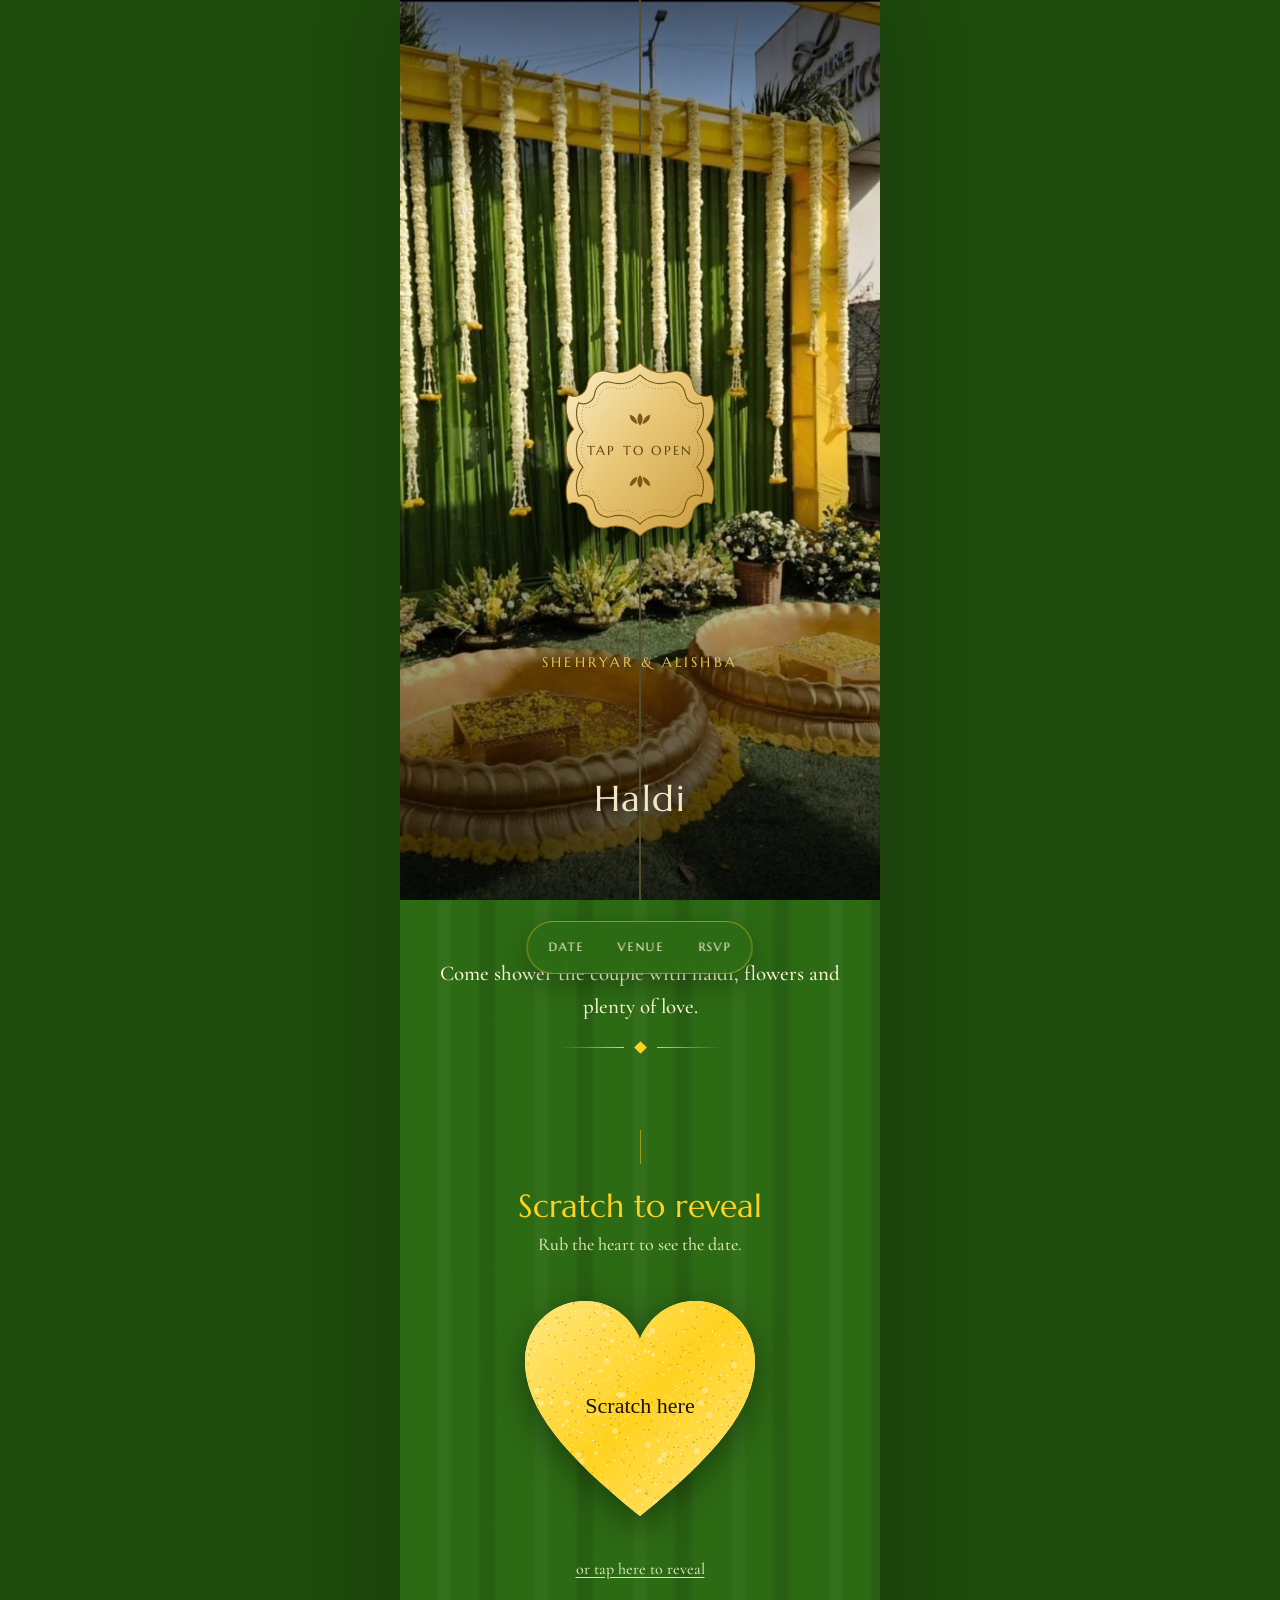
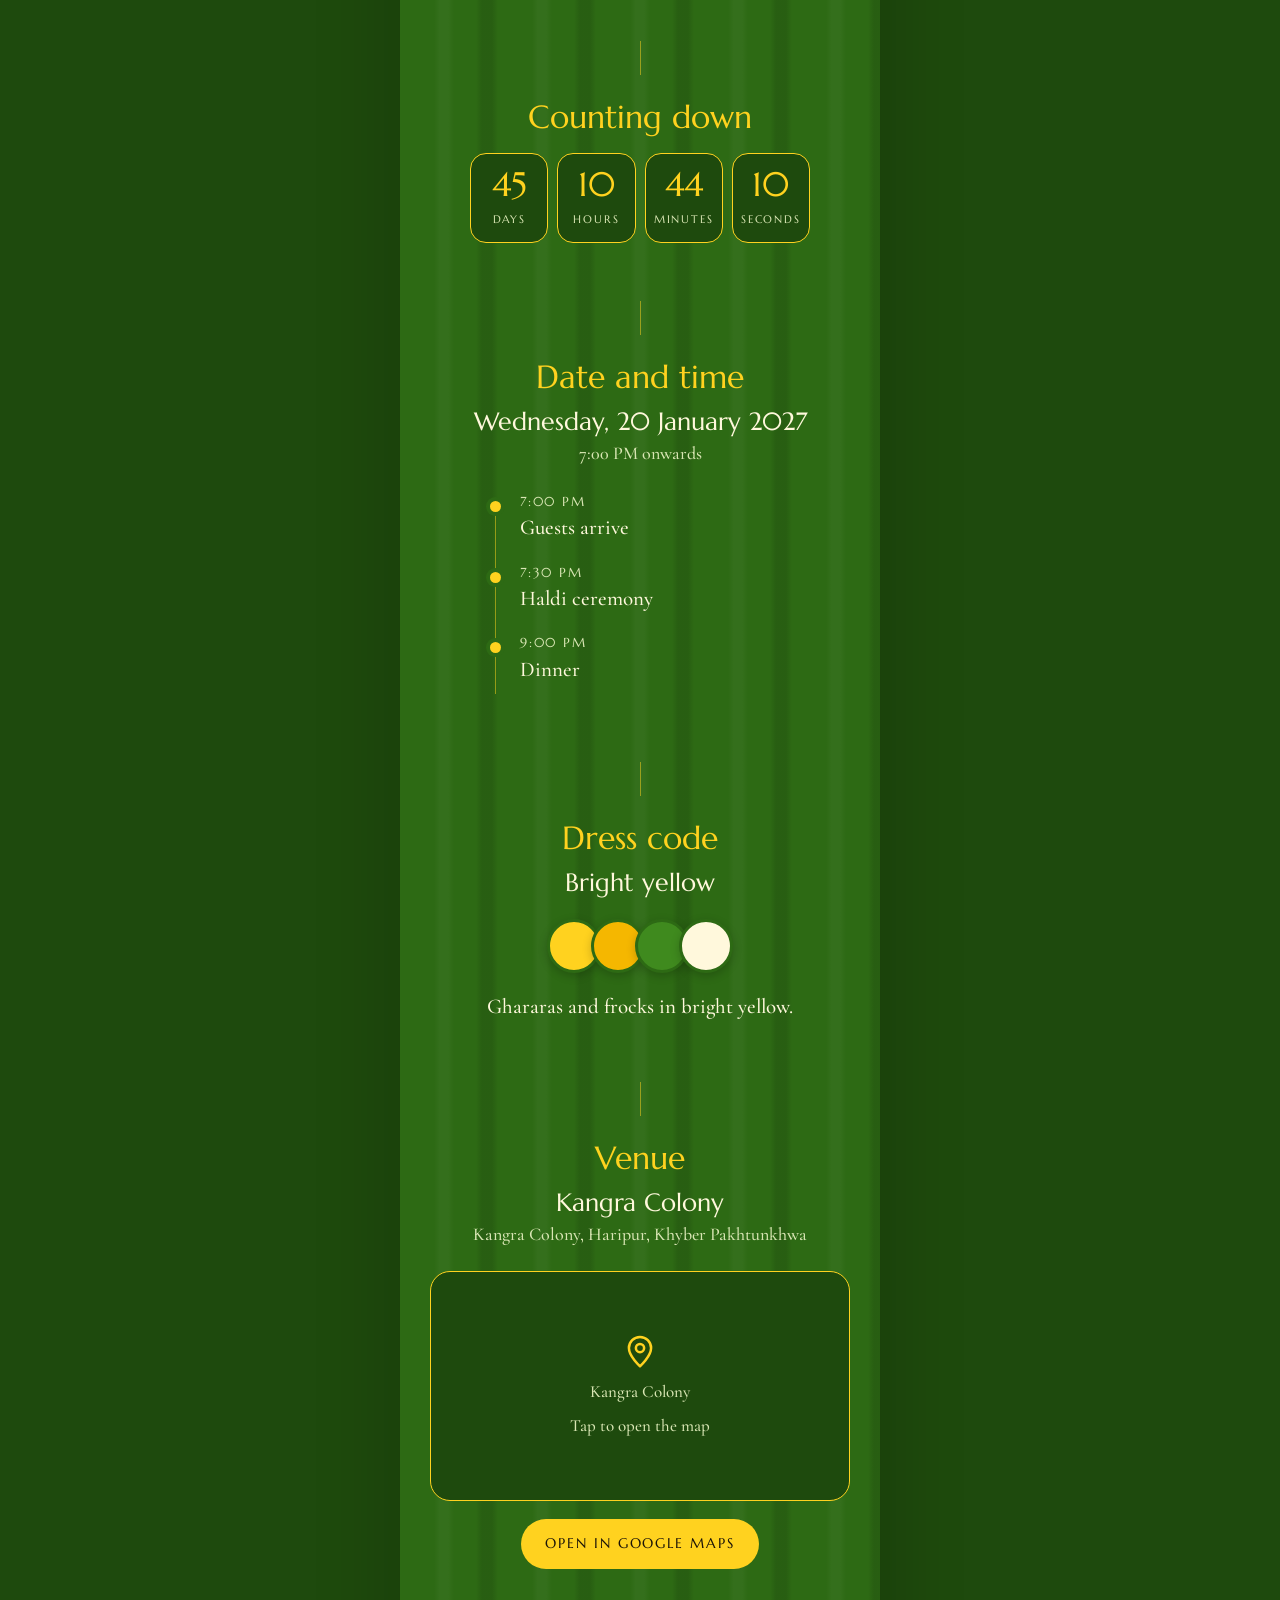
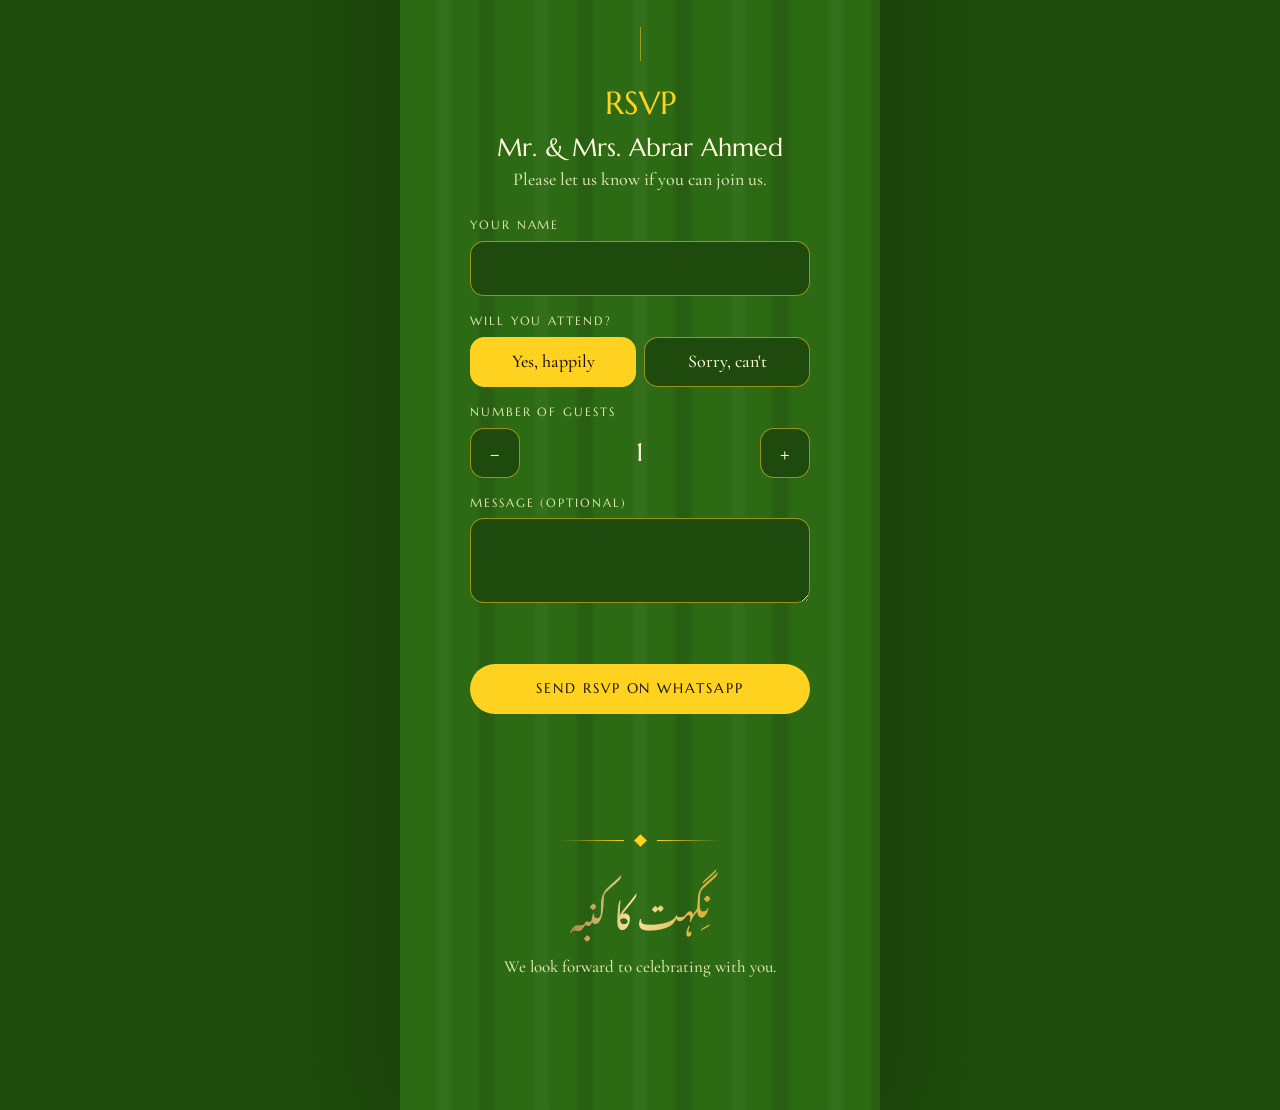
==== haldi/index.html @ 2e571f3a "Add files via upload" ====
<!DOCTYPE html>
<html lang="en">
<head>
<meta charset="utf-8">
<meta name="viewport" content="width=device-width, initial-scale=1, viewport-fit=cover">
<meta name="robots" content="noindex,nofollow">
<meta name="theme-color" content="#2D6A14">
<title>Haldi | Shehryar &amp; Alishba</title>
<meta property="og:title" content="Haldi | Shehryar &amp; Alishba">
<meta property="og:description" content="20 January 2027. Come shower the couple with haldi, flowers and plenty of love.">
<meta property="og:type" content="website">
<link rel="stylesheet" href="../assets/card.css">
</head>
<body data-event="haldi">
<div id="app"><noscript><p style="padding:30px;text-align:center">Haldi of Shehryar &amp; Alishba, 20 January 2027. Please turn on JavaScript to see the full invitation.</p></noscript></div>
<script src="../assets/data.js"></script>
<script src="../assets/themes.js"></script>
<script src="../assets/card.js"></script>
</body>
</html>
---- assets/card.css ----
@font-face{font-family:"Pinyon";src:url(fonts/pinyon.woff2) format("woff2");font-display:swap}
@font-face{font-family:"Shrikhand";src:url(fonts/shrikhand.woff2) format("woff2");font-display:swap}
@font-face{font-family:"Marcellus";src:url(fonts/marcellus.woff2) format("woff2");font-display:swap}
@font-face{font-family:"Nastaliq";src:url(fonts/nastaliq.woff2) format("woff2");font-display:swap}
@font-face{font-family:"Cormorant";src:url(fonts/cormorant.woff2) format("woff2");font-weight:300 700;font-display:swap}
@font-face{font-family:"Cormorant";src:url(fonts/cormorant-italic.woff2) format("woff2");font-weight:300 700;font-style:italic;font-display:swap}
*{box-sizing:border-box;-webkit-tap-highlight-color:transparent}
html{scroll-behavior:smooth}
html,body{margin:0;background:var(--bg);color:var(--ink);font:500 19px/1.55 "Cormorant",Georgia,serif}
body.locked{overflow:hidden;height:100svh}
button{font:inherit;color:inherit;border:0;background:none;cursor:pointer}
:focus-visible{outline:3px solid var(--a1);outline-offset:3px}
[hidden]{display:none!important}
#app{max-width:480px;margin:0 auto;background:var(--paper);min-height:100svh;position:relative;overflow:hidden;box-shadow:0 0 80px #0003}
.ur{font-family:"Nastaliq","Noto Nastaliq Urdu","Jameel Noori Nastaleeq","Noto Naskh Arabic","Geeza Pro",serif;direction:rtl;line-height:2.3}
.dsp{font-family:var(--fd),serif;font-weight:400}

/* ---------- cover: two doors and a seal ---------- */
#cover{position:fixed;inset:0;z-index:50;max-width:480px;margin:0 auto;cursor:pointer;overflow:hidden}
.door{position:absolute;top:0;bottom:0;width:50.5%;background:linear-gradient(180deg,var(--d1),var(--d2));transition:transform 1.5s cubic-bezier(.7,0,.2,1)}
.door.l{left:0;box-shadow:inset -14px 0 24px #0003}.door.r{right:0;box-shadow:inset 14px 0 24px #0003}
.door::before{content:"";position:absolute;inset:0;background:var(--di);opacity:.2;-webkit-mask:var(--jali) 0 0/64px 64px;mask:var(--jali) 0 0/64px 64px}
.door::after{content:"";position:absolute;inset:16px;border:1.5px solid var(--di);opacity:.7}
.door.l::after{right:10px;border-right:0}.door.r::after{left:10px;border-left:0}
#cover.open .door.l{transform:translateX(-102%)}#cover.open .door.r{transform:translateX(102%)}
.seal{position:absolute;left:50%;top:50%;width:190px;height:190px;margin:-95px 0 0 -95px;display:grid;place-items:center;transition:transform .7s cubic-bezier(.5,0,.3,1),opacity .6s;filter:drop-shadow(0 10px 18px #0006);animation:breathe 2.6s ease-in-out infinite}
.seal svg{position:absolute;inset:0;width:100%;height:100%}
.seal .mono{position:relative;font-family:"Pinyon",cursive;font-size:58px;line-height:1;color:var(--d2);white-space:nowrap}
.seal .mono i{font-style:normal;font-size:.5em;margin:0 3px;vertical-align:.25em}
@keyframes breathe{50%{transform:scale(1.045)}}
#cover.open .seal{transform:scale(.3) rotate(40deg);opacity:0;animation:none}
.ctop,.cbot{position:absolute;left:0;right:0;text-align:center;color:var(--di);transition:opacity .5s;padding:0 30px}
.ctop{top:11svh}.ctop .ur{font-size:30px}.ctop .who{font-family:"Marcellus",serif;font-size:14px;letter-spacing:.22em;text-transform:uppercase;margin-top:4px}
.cbot{bottom:12svh}.cbot .ev{font-family:var(--fd),serif;font-size:34px;line-height:1.15}
.cbot .tap{display:inline-block;margin-top:16px;font-family:"Marcellus",serif;font-size:13px;letter-spacing:.24em;text-transform:uppercase;border:1px solid var(--di);border-radius:99px;padding:9px 20px}
#cover.open .ctop,#cover.open .cbot{opacity:0}

/* ---------- hero ---------- */
.hero{position:relative;min-height:100svh;display:flex;flex-direction:column;justify-content:center;text-align:center;padding:210px 50px 110px;overflow:hidden}
.cur{position:absolute;top:0;bottom:0;width:50%;z-index:3;pointer-events:none;transition:transform 2.1s cubic-bezier(.6,0,.2,1) .7s;
  background:repeating-linear-gradient(90deg,var(--c2) 0,var(--c1) 9px,var(--c1) 14px,var(--c2) 26px)}
.cur.l{left:0;transform-origin:0 0}.cur.r{right:0;transform-origin:100% 0}
.opened .cur.l{transform:scaleX(.2) skewY(-3deg)}.opened .cur.r{transform:scaleX(.2) skewY(3deg)}
.cur::after{content:"";position:absolute;inset:0;background:linear-gradient(180deg,#0000 55%,#0003)}
.val{position:absolute;top:0;left:0;right:0;height:62px;z-index:4;pointer-events:none;filter:drop-shadow(0 4px 5px #0004);
  background:linear-gradient(var(--c2),var(--c1)) 0 0/100% 18px no-repeat,
    radial-gradient(ellipse 52% 100% at 50% 0,var(--c1) 0 50%,var(--c2) 51% 58%,var(--c1) 59% 80%,var(--c2) 81% 90%,#0000 91%) 0 16px/33.34% 44px repeat-x}
.hang{position:absolute;top:26px;left:0;right:0;height:0;z-index:2;pointer-events:none}
.str{position:absolute;top:0;transform-origin:50% 0;animation:sway 5s ease-in-out infinite alternate}
@keyframes sway{from{transform:rotate(-1.6deg)}to{transform:rotate(1.6deg)}}
.str.g{background:radial-gradient(circle,var(--k1) 0 56%,#0000 60%) 0 0/100% calc(var(--b)*2) repeat-y,radial-gradient(circle,var(--k2) 0 56%,#0000 60%) 0 var(--b)/100% calc(var(--b)*2) repeat-y;filter:drop-shadow(0 1px 1px #0003)}
.str.g::after{content:"";position:absolute;left:50%;bottom:calc(var(--b)*-1.25);width:calc(var(--b)*1.5);height:calc(var(--b)*1.5);margin-left:calc(var(--b)*-.75);border-radius:50%;background:radial-gradient(circle at 35% 30%,#fff8,#0000 45%),var(--kt)}
.str.f{width:8px;background:linear-gradient(90deg,#fff9,var(--k1) 45%,#0005);animation-duration:3.4s}
.str.li{width:1px;background:#8886}
.str.li i{position:absolute;left:-4px;width:9px;height:9px;border-radius:50%;background:var(--k1);box-shadow:0 0 12px 4px var(--k1);animation:tw 2.4s ease-in-out infinite alternate}
@keyframes tw{from{opacity:.45}to{opacity:1}}
.fans{position:absolute;top:58px;left:-10px;right:-10px;display:flex;justify-content:center;z-index:1;pointer-events:none}
.fans i{width:112px;height:112px;border-radius:50%;margin:0 -9px;flex:none;box-shadow:0 6px 12px #0003;
  background:radial-gradient(circle,#0000 0 9%,#0002 10% 11%,#0000 12%),repeating-conic-gradient(var(--f1) 0 12deg,var(--f2) 12deg 24deg,var(--f3) 24deg 36deg)}
.fans i:nth-child(even){margin-top:26px}
.hero.arch{padding-bottom:250px}.hero.arch .cue{display:none}
.arches{position:absolute;left:0;right:0;bottom:54px;height:170px;display:flex;justify-content:center;align-items:flex-end;gap:14px;z-index:0;pointer-events:none;opacity:.9}
.arches i{width:27%;height:120px;border-radius:50% 50% 0 0/38% 38% 0 0;background:radial-gradient(ellipse at 50% 100%,#FFC96B 0,#C67A1C 45%,#3A2208 100%);box-shadow:0 0 50px #E0AA4566;border:3px solid #1c150c}
.arches i:nth-child(2){height:160px}
.hero>.in{position:relative;z-index:1;opacity:0;transform:translateY(18px);transition:opacity 1.2s ease 1.7s,transform 1.2s ease 1.7s}
.opened .hero>.in{opacity:1;transform:none}
.kick{font-family:"Marcellus",serif;font-size:12px;letter-spacing:.2em;text-transform:uppercase;color:var(--mute)}
.evt{font-family:var(--fd),serif;font-size:clamp(38px,11.5vw,52px);line-height:1.08;margin:14px 0 6px;color:var(--a1)}
.hero .ur{font-size:24px;color:var(--mute)}
.nm{font-family:var(--fn),cursive;font-size:calc(clamp(30px,8.6vw,38px)*var(--ns));line-height:1.15;margin:0;color:var(--ink);font-weight:400;white-space:nowrap}
.nm span{display:inline-block;padding:0 4px}
.amp{font-family:"Cormorant",serif;font-style:italic;font-weight:500;font-size:32px;color:var(--a1);line-height:1;margin:4px 0}
.dline{font-family:"Marcellus",serif;font-size:16px;letter-spacing:.14em;margin-top:22px;text-transform:uppercase}
.orn{display:flex;align-items:center;justify-content:center;gap:12px;margin:20px auto;color:var(--a1)}
.orn::before,.orn::after{content:"";height:1px;width:64px;background:linear-gradient(90deg,#0000,currentColor)}
.orn::after{transform:scaleX(-1)}
.orn i{width:9px;height:9px;background:currentColor;transform:rotate(45deg)}
.cue{position:absolute;left:0;right:0;bottom:96px;z-index:1;font-family:"Marcellus",serif;font-size:12px;letter-spacing:.24em;text-transform:uppercase;color:var(--mute);opacity:0;transition:opacity 1s 3s}
.opened .cue{opacity:1}
.cue::after{content:"";display:block;width:1px;height:26px;margin:8px auto 0;background:currentColor;animation:drip 1.8s ease-in-out infinite}
@keyframes drip{0%{transform:scaleY(0);transform-origin:top}50%{transform:scaleY(1);transform-origin:top}51%{transform-origin:bottom}100%{transform:scaleY(0);transform-origin:bottom}}

/* ---------- sections ---------- */
section.s{padding:58px 30px;text-align:center;position:relative}
section.s+section.s::before{content:"";position:absolute;top:0;left:50%;width:1px;height:34px;background:var(--a1);opacity:.5}
.s h2{font-family:var(--fd),serif;font-weight:400;font-size:32px;line-height:1.15;margin:0 0 6px;color:var(--a1)}
.s .lead{font-size:21px;line-height:1.55;max-width:22em;margin:0 auto}
.s .sub{color:var(--mute);font-size:18px;margin:0 auto 22px;max-width:20em}
.rv{opacity:0;transform:translateY(22px);transition:opacity .9s ease,transform .9s ease}
.rv.in{opacity:1;transform:none}
.scr{position:relative;width:250px;height:250px;margin:14px auto 22px}
.scr .under{position:absolute;inset:0;display:flex;flex-direction:column;align-items:center;justify-content:center;border-radius:50%;border:1.5px solid var(--a1);background:var(--bg);line-height:1.1}
.scr .under .d{font-family:var(--fd),serif;font-size:76px;color:var(--a1);line-height:.95}
.scr .under .m{font-family:"Marcellus",serif;letter-spacing:.2em;text-transform:uppercase;font-size:15px}
.scr .under .t{font-size:19px;margin-top:8px;font-style:italic}
.scr canvas{position:absolute;inset:0;width:100%;height:100%;border-radius:50%;touch-action:none;cursor:grab;transition:opacity .8s}
.scr.done canvas{opacity:0;pointer-events:none}
.link{font-size:16px;color:var(--mute);text-decoration:underline;text-underline-offset:3px}
.acts{display:flex;flex-wrap:wrap;gap:10px;justify-content:center;margin-top:8px}
.btn{display:inline-flex;align-items:center;justify-content:center;gap:8px;min-height:50px;padding:0 24px;border-radius:99px;background:var(--a1);color:var(--on);font-family:"Marcellus",serif;font-size:14px;letter-spacing:.14em;text-transform:uppercase;text-decoration:none;transition:transform .1s}
.btn:active{transform:scale(.97)}
.btn.o{background:none;color:var(--ink);border:1.5px solid var(--a1)}
.cd{display:grid;grid-template-columns:repeat(4,1fr);gap:9px;max-width:340px;margin:18px auto 0}
.cd div{border:1.5px solid var(--a1);border-radius:16px;padding:14px 0 10px;background:var(--bg)}
.cd b{display:block;font-family:var(--fd),serif;font-weight:400;font-size:34px;line-height:1;color:var(--a1);font-variant-numeric:tabular-nums}
.cd small{font-family:"Marcellus",serif;font-size:11px;letter-spacing:.16em;text-transform:uppercase;color:var(--mute)}
.when{font-family:var(--fd),serif;font-size:25px;line-height:1.3;margin:10px 0 2px}
.tl{list-style:none;margin:24px auto 0;padding:0;max-width:300px;text-align:left;position:relative}
.tl::before{content:"";position:absolute;left:5px;top:10px;bottom:10px;width:1px;background:var(--a1);opacity:.5}
.tl li{position:relative;padding:0 0 18px 30px}
.tl li::before{content:"";position:absolute;left:0;top:9px;width:11px;height:11px;border-radius:50%;background:var(--a1);box-shadow:0 0 0 4px var(--paper)}
.tl b{display:block;font-family:"Marcellus",serif;font-weight:400;font-size:13px;letter-spacing:.14em;color:var(--mute)}
.tl span{font-size:21px}
.sw{display:flex;justify-content:center;margin:20px 0 18px}
.sw i{width:54px;height:54px;border-radius:50%;margin:0 -5px;border:3px solid var(--paper);box-shadow:0 3px 10px #0003}
.map{border-radius:20px;overflow:hidden;border:1.5px solid var(--a1);margin:20px 0 18px;height:230px;background:var(--bg)}
.map{position:relative}
.map .fb{position:absolute;inset:0;display:flex;flex-direction:column;align-items:center;justify-content:center;gap:8px;color:var(--mute);font-size:17px;padding:20px;text-decoration:none}
.map .fb svg{width:38px;height:38px;color:var(--a1)}
.map iframe{position:relative;width:100%;height:100%;border:0;display:block;opacity:0;transition:opacity .6s}
.map iframe.ok{opacity:1}
form{max-width:340px;margin:22px auto 0;text-align:left}
label{display:block;font-family:"Marcellus",serif;font-size:12px;letter-spacing:.16em;text-transform:uppercase;color:var(--mute);margin:16px 0 6px}
input,textarea{width:100%;font:inherit;font-size:19px;color:var(--ink);background:var(--bg);border:1.5px solid color-mix(in srgb,var(--a1) 55%,transparent);border-radius:14px;padding:12px 14px}
input:focus,textarea:focus{outline:0;border-color:var(--a1);box-shadow:0 0 0 4px color-mix(in srgb,var(--a1) 22%,transparent)}
textarea{min-height:84px;resize:vertical}
.seg{display:grid;grid-template-columns:1fr 1fr;gap:8px}
.seg button{min-height:50px;border-radius:14px;border:1.5px solid color-mix(in srgb,var(--a1) 55%,transparent);font-size:18px;background:var(--bg)}
.seg button.on{background:var(--a1);color:var(--on);border-color:var(--a1)}
.step{display:flex;align-items:center;gap:8px}
.step button{width:50px;height:50px;border-radius:14px;border:1.5px solid color-mix(in srgb,var(--a1) 55%,transparent);font-size:24px;background:var(--bg)}
.step output{flex:1;text-align:center;font-family:var(--fd),serif;font-size:26px}
form .btn{width:100%;margin-top:22px}
.err{color:var(--a1);font-size:16px;margin-top:8px;min-height:1.4em}
footer{padding:44px 30px 130px;text-align:center}
footer .nm{font-family:"Pinyon",cursive;font-size:44px}
footer p{color:var(--mute);margin:6px 0 0;font-size:17px}
nav.pill{position:fixed;left:50%;bottom:calc(16px + env(safe-area-inset-bottom));transform:translate(-50%,90px);z-index:20;display:flex;gap:2px;padding:5px;border-radius:99px;
  background:color-mix(in srgb,var(--paper) 86%,transparent);backdrop-filter:blur(12px);-webkit-backdrop-filter:blur(12px);border:1px solid color-mix(in srgb,var(--a1) 45%,transparent);box-shadow:0 10px 30px #0004;transition:transform .7s cubic-bezier(.2,.8,.2,1) 2.6s}
.opened nav.pill{transform:translate(-50%,0)}
nav.pill a{font-family:"Marcellus",serif;font-size:12px;letter-spacing:.14em;text-transform:uppercase;text-decoration:none;color:var(--ink);padding:11px 16px;border-radius:99px;white-space:nowrap}
nav.pill a:active{background:var(--a1);color:var(--on)}
#fx{position:fixed;inset:0;width:100%;height:100%;pointer-events:none;z-index:30}
@media (prefers-reduced-motion:reduce){
  html{scroll-behavior:auto}
  .door,.cur,.seal,.hero>.in,.rv,nav.pill,.cue,.scr canvas{transition-duration:.01s!important;transition-delay:0s!important}
  .seal,.str,.str.li i,.cue::after{animation:none!important}
  .rv{opacity:1;transform:none}
}

/* ---------- photo cover, gold seal, velvet theme, music ---------- */
.gold{background:linear-gradient(100deg,#8E6B1B 0,#F7E3A0 22%,#D9AE3A 42%,#FFF3C4 58%,#B88A24 78%,#F1D27A 100%) 0 0/220% 100%;-webkit-background-clip:text;background-clip:text;color:transparent;-webkit-text-fill-color:transparent;animation:shine 6s linear infinite}
@keyframes shine{to{background-position:-220% 0}}
#cover.photo .door{width:50%;overflow:hidden;background:#0b1719;box-shadow:none;transition:transform 2.3s cubic-bezier(.7,0,.2,1),opacity .9s ease 1.4s}
#cover.photo.open .door{opacity:0}
#cover.photo .door::before,#cover.photo .door::after{display:none}
#cover.photo .door i{position:absolute;top:0;bottom:0;width:200%;background-position:center,center;background-size:cover,cover;background-repeat:no-repeat}
#cover.photo .door.l i{left:0}#cover.photo .door.r i{right:0}
#cover.photo .door.l{border-right:1px solid #e7c35a55}#cover.photo .door.r{border-left:1px solid #e7c35a55}
#cover.photo .ctop{top:auto;bottom:calc(12svh + 118px)}
#cover.photo .cbot .ev{font-family:"Marcellus",serif;font-size:36px;letter-spacing:.04em;color:#F3E6C4;text-shadow:0 2px 14px #000a}
#cover.photo .ctop .who{color:#E7C35A;text-shadow:0 1px 8px #000c}
#cover.photo .cbot .tap{border-color:#E7C35A;color:#F3E6C4;background:#0b171999;backdrop-filter:blur(4px);-webkit-backdrop-filter:blur(4px)}
.seal.u{width:176px;height:176px;margin:-88px 0 0 -88px;border-radius:50%;filter:none;animation:glow 3.2s ease-in-out infinite;
  background:radial-gradient(circle,#12292dd9,#0a181bd9);backdrop-filter:blur(5px);-webkit-backdrop-filter:blur(5px);border:1.5px solid #E7C35A;display:flex;flex-direction:column;align-items:center;justify-content:center}
.seal.u::before{content:"";position:absolute;inset:7px;border-radius:50%;border:1px solid #e7c35a80}
.seal.u .ur{font-size:44px;line-height:1.9;margin-top:-26px}
.seal.u small{font-family:"Marcellus",serif;font-size:12px;letter-spacing:.3em;color:#E7C35A;margin-top:2px}
@keyframes glow{0%,100%{box-shadow:0 0 0 0 #e7c35a00,0 12px 30px #0009}50%{box-shadow:0 0 34px 4px #e7c35a59,0 12px 30px #0009}}
#cover.open .seal.u{transform:scale(1.25);opacity:0}
.velvet #app{background:repeating-linear-gradient(90deg,#0000 0 34px,#ffffff09 40px 48px,#0000 54px 76px,#0000001c 82px 92px,#0000 98px),var(--paper)}
.velvet .val{height:5px;background:linear-gradient(90deg,#8E6B1B,#F7E3A0,#D9AE3A,#F7E3A0,#8E6B1B);filter:none}
.velvet .cur{background:repeating-linear-gradient(90deg,var(--c2) 0,var(--c1) 16px,var(--c1) 22px,var(--c2) 44px)}
.velvet .hang{top:5px}
.velvet .evt{font-size:clamp(34px,10vw,44px);letter-spacing:.03em}
.velvet .hero .ur{font-size:30px}
.roses i{position:absolute;width:24px;height:24px;border-radius:50%;z-index:0;box-shadow:0 3px 6px #0007;
  background:radial-gradient(circle at 42% 40%,#E5556A 0 14%,#B5232F 15% 40%,#7C0F1B 41% 62%,#B5232F 63% 82%,#8E1622 83%)}
.snd{position:fixed;top:calc(14px + env(safe-area-inset-top));right:max(14px,calc(50% - 226px));z-index:25;width:44px;height:44px;border-radius:50%;display:grid;place-items:center;color:var(--a1);
  background:color-mix(in srgb,var(--paper) 80%,transparent);border:1px solid color-mix(in srgb,var(--a1) 60%,transparent);backdrop-filter:blur(10px);-webkit-backdrop-filter:blur(10px);opacity:0;pointer-events:none;transition:opacity .8s 2s}
.opened .snd{opacity:1;pointer-events:auto}
.snd svg{width:20px;height:20px}.snd .off{display:none}.snd.muted .on{display:none}.snd.muted .off{display:block}
footer .nm.ur{font-family:"Nastaliq","Noto Nastaliq Urdu",serif;font-size:36px;line-height:2.3;display:inline-block;padding:0 10px}
@media (prefers-reduced-motion:reduce){.gold,.seal.u{animation:none!important}}

@media (prefers-reduced-motion:reduce){#cover.photo .door{transition:opacity .9s ease!important}#cover.photo.open .door{transform:none!important;opacity:0}}

.seal.pl{width:170px;height:187px;margin:-94px 0 0 -85px;filter:drop-shadow(0 12px 22px #000a);animation:breathe 3s ease-in-out infinite}
#cover.open .seal.pl{transform:scale(.6);opacity:0;animation:none}
#cover.photo .seal.pl~.cbot{bottom:9svh}

/* ---------- draped curtains, swag valance, heart scratch ---------- */
.drape .cur{transform:none!important;transition:clip-path 2.6s cubic-bezier(.6,0,.2,1) .6s;-webkit-transition:-webkit-clip-path 2.6s cubic-bezier(.6,0,.2,1) .6s,clip-path 2.6s cubic-bezier(.6,0,.2,1) .6s;filter:none}
.drape .cur.l{clip-path:polygon(0 0,100% 0,100% 12%,100% 24%,100% 36%,100% 46%,100% 56%,100% 72%,100% 100%,0 100%)}
.drape .cur.r{clip-path:polygon(100% 0,0 0,0 12%,0 24%,0 36%,0 46%,0 56%,0 72%,0 100%,100% 100%)}
.drape .opened .cur.l,.drape.opened .cur.l,.opened.drape .cur.l{clip-path:polygon(0 0,80% 0,60% 12%,42% 24%,27% 36%,17% 46%,20% 56%,25% 72%,29% 100%,0 100%)}
.drape .opened .cur.r{clip-path:polygon(100% 0,20% 0,40% 12%,58% 24%,73% 36%,83% 46%,80% 56%,75% 72%,71% 100%,100% 100%)}
.drape .cur::after{background:linear-gradient(180deg,#0000 40%,#0003)}
.swag .val.sw{position:absolute;top:0;left:0;width:100%;height:92px;z-index:4;background:none;filter:drop-shadow(0 5px 6px #0005)}
.swag .hang{top:30px}
.scr.heart{filter:drop-shadow(0 10px 18px #0006)}
.scr.heart .under,.scr.heart canvas{border-radius:0;border:0;-webkit-mask:var(--heart) center/contain no-repeat;mask:var(--heart) center/contain no-repeat}
.scr.heart .under{background:#FFF8DC;color:var(--hk);padding-bottom:34px}
.scr.heart .under .d{font-size:60px;color:var(--hd)}.scr.heart .under .m{font-size:12px}.scr.heart .under .t{font-size:16px;margin-top:4px}

.lite .gold{background-image:linear-gradient(100deg,#7A5A14 0,#B88A24 22%,#8E6B1B 42%,#C99A3C 58%,#7A5A14 78%,#B88A24 100%)}
.lite.swag .val.sw{filter:drop-shadow(0 5px 6px #0003)}
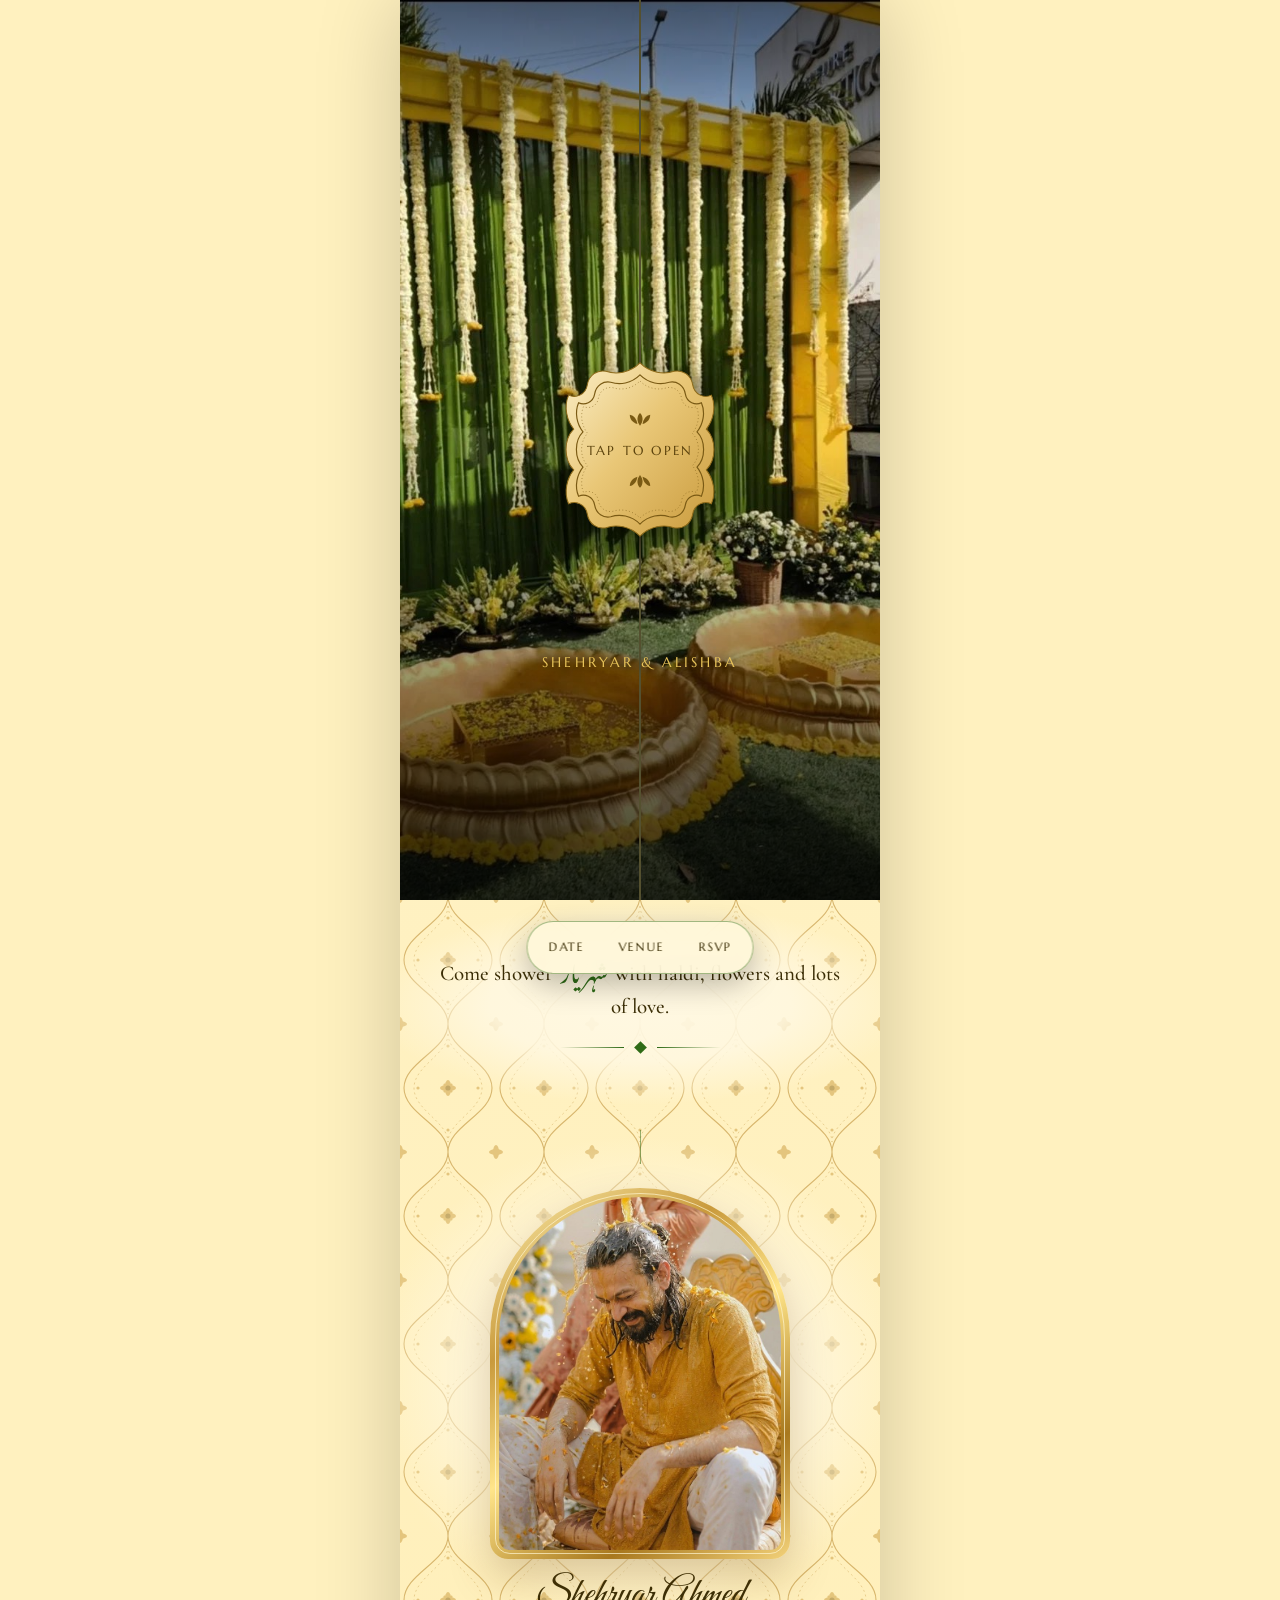
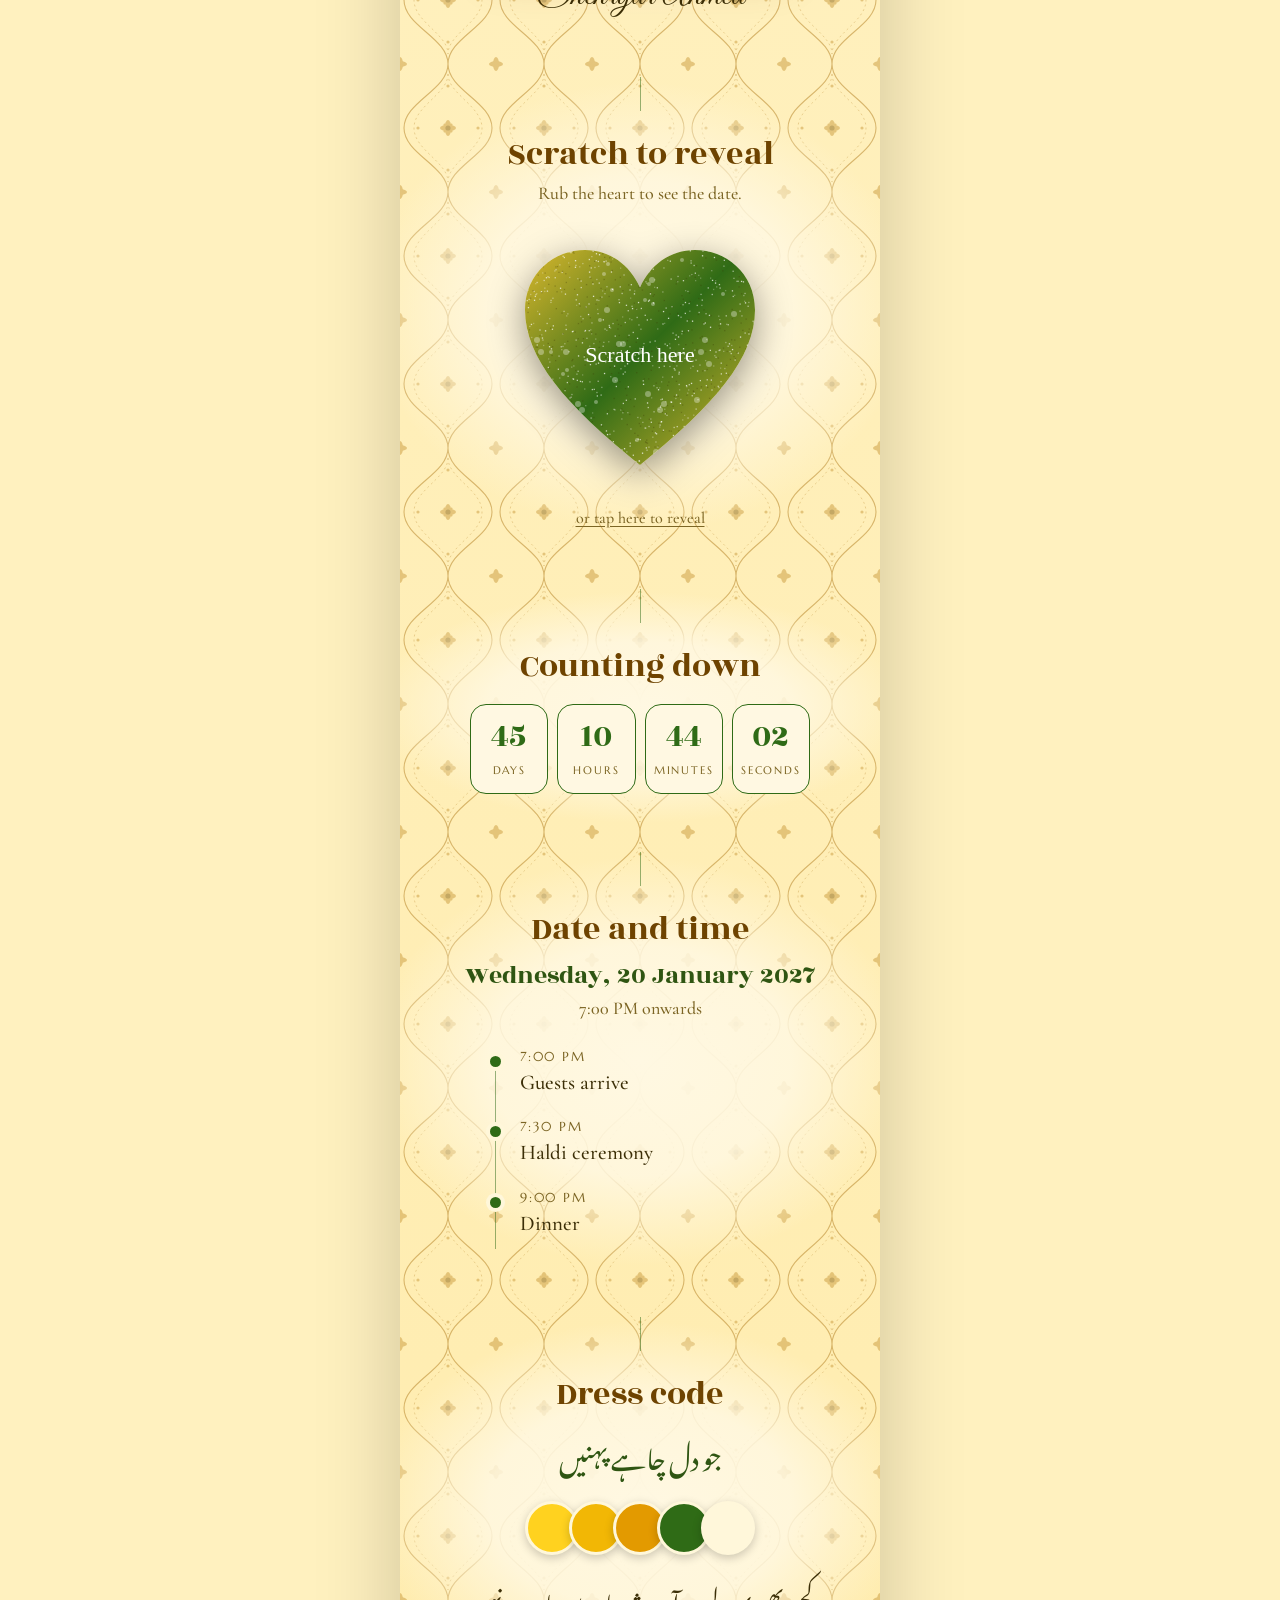
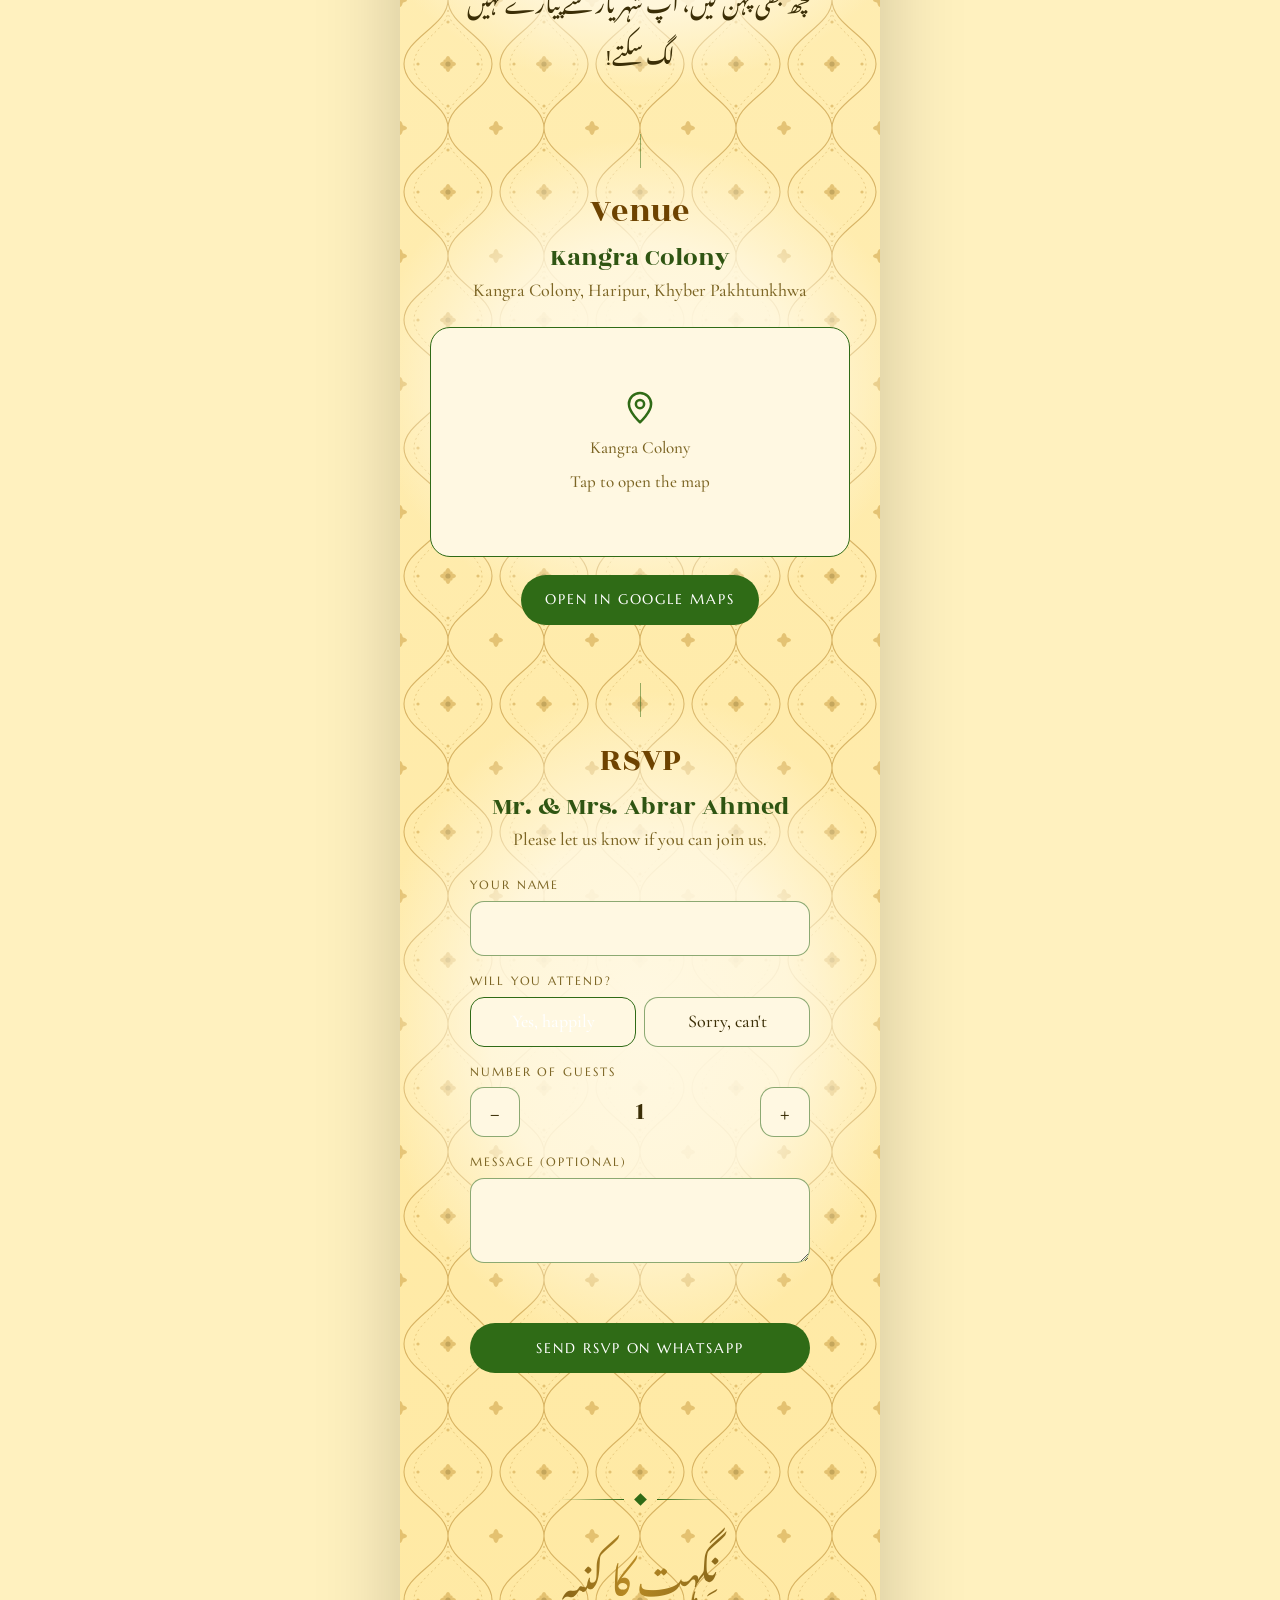
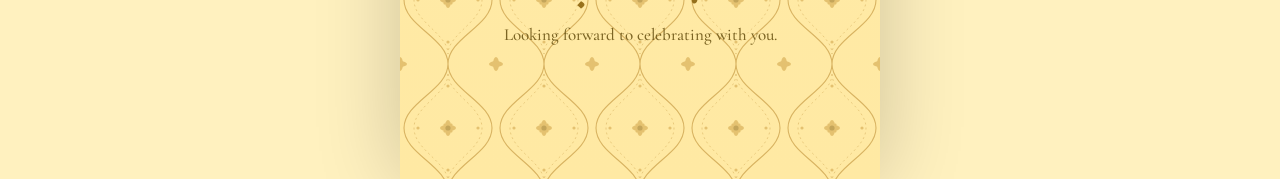
==== commit 5a94bc5d: "Add files via upload" ====
--- a/haldi/index.html
+++ b/haldi/index.html
@@ -7,7 +7,7 @@
 <meta name="theme-color" content="#2D6A14">
 <title>Haldi | Shehryar &amp; Alishba</title>
 <meta property="og:title" content="Haldi | Shehryar &amp; Alishba">
-<meta property="og:description" content="20 January 2027. Come shower the couple with haldi, flowers and plenty of love.">
+<meta property="og:description" content="20 January 2027. Come shower شہریار with haldi, flowers and lots of love.">
 <meta property="og:type" content="website">
 <link rel="stylesheet" href="../assets/card.css">
 </head>
--- a/assets/card.css
+++ b/assets/card.css
@@ -1,4 +1,8 @@
 @font-face{font-family:"Pinyon";src:url(fonts/pinyon.woff2) format("woff2");font-display:swap}
+@font-face{font-family:"Rozha";src:url(fonts/rozha.woff2) format("woff2");font-display:swap}
+@font-face{font-family:"GreatVibes";src:url(fonts/greatvibes.woff2) format("woff2");font-display:swap}
+@font-face{font-family:"CinzelDec";src:url(fonts/cinzeldec.woff2) format("woff2");font-weight:700;font-display:swap}
+@font-face{font-family:"AlexBrush";src:url(fonts/alexbrush.woff2) format("woff2");font-display:swap}
 @font-face{font-family:"Shrikhand";src:url(fonts/shrikhand.woff2) format("woff2");font-display:swap}
 @font-face{font-family:"Marcellus";src:url(fonts/marcellus.woff2) format("woff2");font-display:swap}
 @font-face{font-family:"Nastaliq";src:url(fonts/nastaliq.woff2) format("woff2");font-display:swap}
@@ -205,3 +209,119 @@
 
 .lite .gold{background-image:linear-gradient(100deg,#7A5A14 0,#B88A24 22%,#8E6B1B 42%,#C99A3C 58%,#7A5A14 78%,#B88A24 100%)}
 .lite.swag .val.sw{filter:drop-shadow(0 5px 6px #0003)}
+
+/* ---------- artwork hero with flowing velvet curtains ---------- */
+.hero.art{background:var(--heroimg) center top/cover no-repeat,var(--bg);padding:24svh 64px 30svh;justify-content:flex-start}
+.hero.art .in{margin-top:0}
+.hero.art .kick{color:#5A4300;font-weight:600}
+.hero.art .evt{font-family:"Rozha",serif;font-size:clamp(46px,14vw,62px);color:#2F5512;letter-spacing:.01em;margin:6px 0 0;text-shadow:0 1px 0 #fff6c8,0 0 18px #fff3b0}
+.hero.art .ur{color:#6E4300;text-shadow:0 0 14px #fff3b0}
+.hero.art .nm{color:#3B2A02;text-shadow:0 0 14px #fff3c0,0 0 2px #fff3c0}
+.hero.art .amp{color:#2F5512}
+.hero.art .dline{color:#3B2A02;font-weight:600;background:#fff6d2b3;display:inline-block;padding:7px 16px;border-radius:99px;margin-left:auto;margin-right:auto}
+.hero.art .orn{color:#6E4300}
+.hero.art .cue{color:#5A4300;bottom:22svh}
+.vc{position:absolute;left:0;top:0;width:100%;height:100svh;z-index:3;pointer-events:none;overflow:visible}
+.evt,.s h2{font-family:var(--fd),serif}
+.rz .s h2{font-size:34px;color:#6E4300}
+.rz .when{font-family:"Rozha",serif;font-size:26px;color:#2F5512}
+.rz #app{background:radial-gradient(90% 40% at 50% 50%,#FFF9E6cc 0,#0000 70%) fixed,url("data:image/svg+xml,%3Csvg%20xmlns%3D%22http%3A//www.w3.org/2000/svg%22%20width%3D%2296%22%20height%3D%22128%22%20viewBox%3D%220%200%2096%20128%22%3E%3Cg%20fill%3D%22none%22%20stroke%3D%22%23B8862A%22%20stroke-width%3D%221.1%22%20opacity%3D%22.55%22%3E%3Cpath%20d%3D%22M48%200C48%2026%204%2038%204%2064S48%20102%2048%20128M48%200C48%2026%2092%2038%2092%2064S48%20102%2048%20128%22/%3E%3Cpath%20d%3D%22M48%2010C48%2030%2014%2042%2014%2064S48%2098%2048%20118M48%2010C48%2030%2082%2042%2082%2064S48%2098%2048%20118%22%20stroke-width%3D%22.6%22%20stroke-dasharray%3D%222%203%22/%3E%3C/g%3E%3Cg%20fill%3D%22%23C99A3C%22%20opacity%3D%22.5%22%3E%3Cg%20transform%3D%22translate%2848%2064%29%22%3E%3Cellipse%20rx%3D%223.2%22%20ry%3D%228%22%20/%3E%3Cellipse%20rx%3D%223.2%22%20ry%3D%228%22%20transform%3D%22rotate%2890%29%22/%3E%3Cellipse%20rx%3D%222.4%22%20ry%3D%226%22%20transform%3D%22rotate%2845%29%22/%3E%3Cellipse%20rx%3D%222.4%22%20ry%3D%226%22%20transform%3D%22rotate%28-45%29%22/%3E%3Ccircle%20r%3D%222.6%22%20fill%3D%22%238A6210%22/%3E%3C/g%3E%3Cg%20transform%3D%22translate%280%200%29%22%3E%3Cellipse%20rx%3D%223%22%20ry%3D%227%22/%3E%3Cellipse%20rx%3D%223%22%20ry%3D%227%22%20transform%3D%22rotate%2890%29%22/%3E%3C/g%3E%3Cg%20transform%3D%22translate%2896%200%29%22%3E%3Cellipse%20rx%3D%223%22%20ry%3D%227%22/%3E%3Cellipse%20rx%3D%223%22%20ry%3D%227%22%20transform%3D%22rotate%2890%29%22/%3E%3C/g%3E%3Cg%20transform%3D%22translate%280%20128%29%22%3E%3Cellipse%20rx%3D%223%22%20ry%3D%227%22/%3E%3Cellipse%20rx%3D%223%22%20ry%3D%227%22%20transform%3D%22rotate%2890%29%22/%3E%3C/g%3E%3Cg%20transform%3D%22translate%2896%20128%29%22%3E%3Cellipse%20rx%3D%223%22%20ry%3D%227%22/%3E%3Cellipse%20rx%3D%223%22%20ry%3D%227%22%20transform%3D%22rotate%2890%29%22/%3E%3C/g%3E%3Ccircle%20cx%3D%2248%22%20cy%3D%2222%22%20r%3D%221.6%22/%3E%3Ccircle%20cx%3D%2248%22%20cy%3D%22106%22%20r%3D%221.6%22/%3E%3Ccircle%20cx%3D%2218%22%20cy%3D%2264%22%20r%3D%221.6%22/%3E%3Ccircle%20cx%3D%2278%22%20cy%3D%2264%22%20r%3D%221.6%22/%3E%3C/g%3E%3C/svg%3E") 0 0/96px 128px repeat,linear-gradient(180deg,#FFF3C8,#FFE9A3)}
+.rz section.s{background:radial-gradient(70% 55% at 50% 45%,#FFF8E2 0,#FFF8E2d9 45%,#fff8e200 80%)}
+.rz .map{background:#FFF8E2}
+.rz .cd div{background:#FFF8E2}
+.rz input,.rz textarea,.rz .seg button,.rz .step button{background:#FFF8E2}
+.rz footer .nm.ur{font-size:40px}
+.hero.art .ur.gold{background:none;-webkit-text-fill-color:#5E3A00;color:#5E3A00;animation:none;font-size:34px;text-shadow:0 0 16px #fff3b0,0 0 4px #fff3b0}
+
+/* ---------- framed photo (arched, gold) ---------- */
+.ph{padding-top:30px}
+.arch{margin:0 auto;max-width:300px;position:relative}
+.arch .fr{position:relative;padding:9px;border-radius:150px 150px 18px 18px;background:linear-gradient(145deg,#FFF1B0,#C99A3C 30%,#FFE58A 52%,#A8781E 78%,#F3D27A);box-shadow:0 18px 40px #6e430040}
+.arch .fr::after{content:"";position:absolute;inset:5px;border-radius:146px 146px 15px 15px;border:1px solid #fff6d0b3;pointer-events:none}
+.arch img{display:block;width:100%;aspect-ratio:4/5;object-fit:cover;object-position:50% 22%;border-radius:141px 141px 11px 11px;transform:scale(1.06);transition:transform 1.6s cubic-bezier(.2,.7,.2,1)}
+.ph.in .arch img{transform:none}
+.arch figcaption{font-family:var(--fn),cursive;font-size:38px;line-height:1.2;color:var(--ink);margin-top:14px}
+@media (prefers-reduced-motion:reduce){.arch img{transform:none;transition:none}}
+
+.uw{font-family:"Nastaliq","Noto Nastaliq Urdu",serif;font-size:1.06em;line-height:1;font-weight:400;color:var(--a1);padding:0 .12em;unicode-bidi:isolate}
+.lead .uw{display:inline-block;vertical-align:-.12em}
+.lead.urd{font-family:"Nastaliq","Noto Nastaliq Urdu",serif;font-size:22px;line-height:2.35;color:var(--ink);max-width:17em}
+.when.urd{font-family:"Nastaliq","Noto Nastaliq Urdu",serif!important;font-size:26px;line-height:2.2}
+
+/* ---------- 90's Mehndi: night velvet, tinsel photo, framed arch panel ---------- */
+.nt .hero.art{background:linear-gradient(180deg,#06171a33 0,#0000 30%,#0000 62%,#06171ad9 100%),var(--heroimg) center top/cover no-repeat,#0F2629;padding:19svh 34px 17svh;justify-content:center}
+.nt .hero.art .in{position:relative;max-width:300px;margin:0 auto;padding:78px 22px 30px;border-radius:150px 150px 22px 22px;
+  background:linear-gradient(180deg,#0d2427eb,#17343Ae6);-webkit-backdrop-filter:blur(7px);backdrop-filter:blur(7px);
+  border:1.5px solid #D9AE3A;box-shadow:0 22px 50px #000a,inset 0 0 0 6px #102a2e,inset 0 0 0 7px #d9ae3a8c}
+.nt .hero.art .kick{color:#E7C35A;font-weight:400;font-size:11px}
+.nt .hero.art .evt{color:#F3D98A;text-shadow:0 2px 0 #00000059,0 0 22px #d9ae3a59;font-size:clamp(40px,12vw,52px)}
+.nt .hero.art .ur.gold{background:linear-gradient(100deg,#8E6B1B 0,#F7E3A0 22%,#D9AE3A 42%,#FFF3C4 58%,#B88A24 78%,#F1D27A 100%) 0 0/220% 100%;-webkit-background-clip:text;background-clip:text;-webkit-text-fill-color:transparent;color:transparent;text-shadow:none;animation:shine 6s linear infinite;font-size:30px}
+.nt .hero.art .nm{color:#F3E6C4;text-shadow:0 2px 12px #000c}
+.nt .hero.art .amp,.nt .hero.art .orn{color:#D9AE3A}
+.nt .hero.art .cue{color:#E7C35A;bottom:6svh}
+.nt.rz #app{background:linear-gradient(180deg,#17343Ad6,#0F2629e0),url("data:image/svg+xml,%3Csvg%20xmlns%3D%22http%3A//www.w3.org/2000/svg%22%20width%3D%2296%22%20height%3D%22128%22%20viewBox%3D%220%200%2096%20128%22%3E%3Cg%20fill%3D%22none%22%20stroke%3D%22%23B8862A%22%20stroke-width%3D%221.1%22%20opacity%3D%22.55%22%3E%3Cpath%20d%3D%22M48%200C48%2026%204%2038%204%2064S48%20102%2048%20128M48%200C48%2026%2092%2038%2092%2064S48%20102%2048%20128%22/%3E%3Cpath%20d%3D%22M48%2010C48%2030%2014%2042%2014%2064S48%2098%2048%20118M48%2010C48%2030%2082%2042%2082%2064S48%2098%2048%20118%22%20stroke-width%3D%22.6%22%20stroke-dasharray%3D%222%203%22/%3E%3C/g%3E%3Cg%20fill%3D%22%23C99A3C%22%20opacity%3D%22.5%22%3E%3Cg%20transform%3D%22translate%2848%2064%29%22%3E%3Cellipse%20rx%3D%223.2%22%20ry%3D%228%22%20/%3E%3Cellipse%20rx%3D%223.2%22%20ry%3D%228%22%20transform%3D%22rotate%2890%29%22/%3E%3Cellipse%20rx%3D%222.4%22%20ry%3D%226%22%20transform%3D%22rotate%2845%29%22/%3E%3Cellipse%20rx%3D%222.4%22%20ry%3D%226%22%20transform%3D%22rotate%28-45%29%22/%3E%3Ccircle%20r%3D%222.6%22%20fill%3D%22%238A6210%22/%3E%3C/g%3E%3Cg%20transform%3D%22translate%280%200%29%22%3E%3Cellipse%20rx%3D%223%22%20ry%3D%227%22/%3E%3Cellipse%20rx%3D%223%22%20ry%3D%227%22%20transform%3D%22rotate%2890%29%22/%3E%3C/g%3E%3Cg%20transform%3D%22translate%2896%200%29%22%3E%3Cellipse%20rx%3D%223%22%20ry%3D%227%22/%3E%3Cellipse%20rx%3D%223%22%20ry%3D%227%22%20transform%3D%22rotate%2890%29%22/%3E%3C/g%3E%3Cg%20transform%3D%22translate%280%20128%29%22%3E%3Cellipse%20rx%3D%223%22%20ry%3D%227%22/%3E%3Cellipse%20rx%3D%223%22%20ry%3D%227%22%20transform%3D%22rotate%2890%29%22/%3E%3C/g%3E%3Cg%20transform%3D%22translate%2896%20128%29%22%3E%3Cellipse%20rx%3D%223%22%20ry%3D%227%22/%3E%3Cellipse%20rx%3D%223%22%20ry%3D%227%22%20transform%3D%22rotate%2890%29%22/%3E%3C/g%3E%3Ccircle%20cx%3D%2248%22%20cy%3D%2222%22%20r%3D%221.6%22/%3E%3Ccircle%20cx%3D%2248%22%20cy%3D%22106%22%20r%3D%221.6%22/%3E%3Ccircle%20cx%3D%2218%22%20cy%3D%2264%22%20r%3D%221.6%22/%3E%3Ccircle%20cx%3D%2278%22%20cy%3D%2264%22%20r%3D%221.6%22/%3E%3C/g%3E%3C/svg%3E") 0 0/96px 128px repeat,#0F2629}
+.nt.rz section.s{background:radial-gradient(70% 55% at 50% 45%,#17343A 0,#17343Ad9 45%,#17343a00 80%)}
+.nt.rz .s h2{color:#E7C35A}
+.nt.rz .when{color:#F3E6C4}
+.nt.rz .map,.nt.rz .cd div,.nt.rz input,.nt.rz textarea,.nt.rz .seg button,.nt.rz .step button{background:#102a2e}
+.nt.rz .seg button.on{background:var(--a1)}
+@media (prefers-reduced-motion:reduce){.nt .hero.art .ur.gold{animation:none}}
+
+/* ---------- Mehndi Lagai: illustrated paper artwork, rose velvet ---------- */
+.pp .hero.art{background:var(--heroimg) center bottom/cover no-repeat,#F6ECD6;min-height:100svh;padding:15svh 44px 0;justify-content:flex-start}
+.pp .hero.art .cue{display:none}
+.pp .hero.art .kick{color:#8A5A2E;font-weight:600}
+.pp .hero.art .evt{color:#B01E57;text-shadow:0 1px 0 #fff8ea,0 0 18px #fbf3e0;font-size:clamp(34px,10.4vw,44px);white-space:nowrap;margin-top:4px}
+.pp .hero.art .orn{margin:10px auto}
+.pp .hero.art .amp{margin:0;font-size:28px}
+.pp .hero.art .nm{font-size:calc(clamp(30px,8.6vw,38px)*1.2)}
+.pp .hero.art .ur.gold{background:none;-webkit-text-fill-color:#7A3B1E;color:#7A3B1E;animation:none;font-size:30px;text-shadow:0 0 14px #fbf3e0}
+.pp .hero.art .nm{color:#3E1F12;text-shadow:0 0 14px #fbf5e6,0 0 3px #fbf5e6}
+.pp .hero.art .amp{color:#B01E57}
+.pp .hero.art .orn{color:#C79A3C}
+.pp .hero.art .cue{color:#8A5A2E;bottom:3svh}
+.pp.rz #app{background:radial-gradient(90% 40% at 50% 50%,#FFF9EEcc 0,#0000 70%) fixed,url("data:image/svg+xml,%3Csvg%20xmlns%3D%22http%3A//www.w3.org/2000/svg%22%20width%3D%2296%22%20height%3D%22128%22%20viewBox%3D%220%200%2096%20128%22%3E%3Cg%20fill%3D%22none%22%20stroke%3D%22%23C2265E%22%20stroke-width%3D%221.1%22%20opacity%3D%22.55%22%3E%3Cpath%20d%3D%22M48%200C48%2026%204%2038%204%2064S48%20102%2048%20128M48%200C48%2026%2092%2038%2092%2064S48%20102%2048%20128%22/%3E%3Cpath%20d%3D%22M48%2010C48%2030%2014%2042%2014%2064S48%2098%2048%20118M48%2010C48%2030%2082%2042%2082%2064S48%2098%2048%20118%22%20stroke-width%3D%22.6%22%20stroke-dasharray%3D%222%203%22/%3E%3C/g%3E%3Cg%20fill%3D%22%23D9A441%22%20opacity%3D%22.5%22%3E%3Cg%20transform%3D%22translate%2848%2064%29%22%3E%3Cellipse%20rx%3D%223.2%22%20ry%3D%228%22%20/%3E%3Cellipse%20rx%3D%223.2%22%20ry%3D%228%22%20transform%3D%22rotate%2890%29%22/%3E%3Cellipse%20rx%3D%222.4%22%20ry%3D%226%22%20transform%3D%22rotate%2845%29%22/%3E%3Cellipse%20rx%3D%222.4%22%20ry%3D%226%22%20transform%3D%22rotate%28-45%29%22/%3E%3Ccircle%20r%3D%222.6%22%20fill%3D%22%23C2265E%22/%3E%3C/g%3E%3Cg%20transform%3D%22translate%280%200%29%22%3E%3Cellipse%20rx%3D%223%22%20ry%3D%227%22/%3E%3Cellipse%20rx%3D%223%22%20ry%3D%227%22%20transform%3D%22rotate%2890%29%22/%3E%3C/g%3E%3Cg%20transform%3D%22translate%2896%200%29%22%3E%3Cellipse%20rx%3D%223%22%20ry%3D%227%22/%3E%3Cellipse%20rx%3D%223%22%20ry%3D%227%22%20transform%3D%22rotate%2890%29%22/%3E%3C/g%3E%3Cg%20transform%3D%22translate%280%20128%29%22%3E%3Cellipse%20rx%3D%223%22%20ry%3D%227%22/%3E%3Cellipse%20rx%3D%223%22%20ry%3D%227%22%20transform%3D%22rotate%2890%29%22/%3E%3C/g%3E%3Cg%20transform%3D%22translate%2896%20128%29%22%3E%3Cellipse%20rx%3D%223%22%20ry%3D%227%22/%3E%3Cellipse%20rx%3D%223%22%20ry%3D%227%22%20transform%3D%22rotate%2890%29%22/%3E%3C/g%3E%3Ccircle%20cx%3D%2248%22%20cy%3D%2222%22%20r%3D%221.6%22/%3E%3Ccircle%20cx%3D%2248%22%20cy%3D%22106%22%20r%3D%221.6%22/%3E%3Ccircle%20cx%3D%2218%22%20cy%3D%2264%22%20r%3D%221.6%22/%3E%3Ccircle%20cx%3D%2278%22%20cy%3D%2264%22%20r%3D%221.6%22/%3E%3C/g%3E%3C/svg%3E") 0 0/96px 128px repeat,linear-gradient(180deg,#FAF2E2,#F3E3C6)}
+.pp.rz section.s{background:radial-gradient(70% 55% at 50% 45%,#FFF9EE 0,#FFF9EEd9 45%,#fff9ee00 80%)}
+.pp.rz .s h2{color:#B01E57}
+.pp.rz .when{color:#5E7A3E}
+.pp.rz .map,.pp.rz .cd div,.pp.rz input,.pp.rz textarea,.pp.rz .seg button,.pp.rz .step button{background:#FFF9EE}
+.pp.rz .seg button.on{background:var(--a1)}
+.pp .lead.urd{color:#3E1F12}
+
+/* Mehndi Lagai: round mehndi-thaal plate behind the opening text (translucent, slowly turning henna rim) */
+.pp .hero.art{padding-top:13.5svh}
+.pp .hero.art .in{isolation:isolate;width:min(318px,84vw);aspect-ratio:1;margin:0 auto;border-radius:50%;display:flex;flex-direction:column;align-items:center;justify-content:center;padding:34px 30px 30px;
+  background:radial-gradient(circle,#FFFBF2e8 0,#FBF5E6d9 58%,#FBF5E6c4 70%,#fbf5e600 71%);-webkit-backdrop-filter:blur(3px);backdrop-filter:blur(3px)}
+.pp .hero.art .in::before{content:"";position:absolute;inset:-4%;z-index:-1;pointer-events:none;background:url("data:image/svg+xml,%3Csvg%20xmlns%3D%22http%3A//www.w3.org/2000/svg%22%20viewBox%3D%220%200%20400%20400%22%3E%3Cpath%20d%3D%22M396.0%20200.0L395.7%20203.7L394.9%20207.3L393.6%20210.9L392.0%20214.4L390.0%20217.8L387.8%20221.2L389.2%20224.9L390.3%20228.7L391.2%20232.5L391.7%20236.3L391.6%20240.0L391.1%20243.6L390.0%20247.1L388.4%20250.5L386.4%20253.7L383.9%20256.7L381.3%20259.6L378.4%20262.4L378.9%20266.4L379.2%20270.3L379.2%20274.2L378.8%20278.0L377.9%20281.6L376.6%20285.0L374.8%20288.2L372.5%20291.1L369.7%20293.8L366.7%20296.2L363.4%20298.5L360.0%20300.6L359.6%20304.5L359.1%20308.4L358.2%20312.2L356.9%20315.8L355.3%20319.2L353.2%20322.2L350.7%20324.9L347.9%20327.2L344.6%20329.2L341.1%20330.9L337.4%20332.4L333.6%20333.6L332.4%20337.4L330.9%20341.1L329.2%20344.6L327.2%20347.9L324.9%20350.7L322.2%20353.2L319.2%20355.3L315.8%20356.9L312.2%20358.2L308.4%20359.1L304.5%20359.6L300.6%20360.0L298.5%20363.4L296.2%20366.7L293.8%20369.7L291.1%20372.5L288.2%20374.8L285.0%20376.6L281.6%20377.9L278.0%20378.8L274.2%20379.2L270.3%20379.2L266.4%20378.9L262.4%20378.4L259.6%20381.3L256.7%20383.9L253.7%20386.4L250.5%20388.4L247.1%20390.0L243.6%20391.1L240.0%20391.6L236.3%20391.7L232.5%20391.2L228.7%20390.3L224.9%20389.2L221.2%20387.8L217.8%20390.0L214.4%20392.0L210.9%20393.6L207.3%20394.9L203.7%20395.7L200.0%20396.0L196.3%20395.7L192.7%20394.9L189.1%20393.6L185.6%20392.0L182.2%20390.0L178.8%20387.8L175.1%20389.2L171.3%20390.3L167.5%20391.2L163.7%20391.7L160.0%20391.6L156.4%20391.1L152.9%20390.0L149.5%20388.4L146.3%20386.4L143.3%20383.9L140.4%20381.3L137.6%20378.4L133.6%20378.9L129.7%20379.2L125.8%20379.2L122.0%20378.8L118.4%20377.9L115.0%20376.6L111.8%20374.8L108.9%20372.5L106.2%20369.7L103.8%20366.7L101.5%20363.4L99.4%20360.0L95.5%20359.6L91.6%20359.1L87.8%20358.2L84.2%20356.9L80.8%20355.3L77.8%20353.2L75.1%20350.7L72.8%20347.9L70.8%20344.6L69.1%20341.1L67.6%20337.4L66.4%20333.6L62.6%20332.4L58.9%20330.9L55.4%20329.2L52.1%20327.2L49.3%20324.9L46.8%20322.2L44.7%20319.2L43.1%20315.8L41.8%20312.2L40.9%20308.4L40.4%20304.5L40.0%20300.6L36.6%20298.5L33.3%20296.2L30.3%20293.8L27.5%20291.1L25.2%20288.2L23.4%20285.0L22.1%20281.6L21.2%20278.0L20.8%20274.2L20.8%20270.3L21.1%20266.4L21.6%20262.4L18.7%20259.6L16.1%20256.7L13.6%20253.7L11.6%20250.5L10.0%20247.1L8.9%20243.6L8.4%20240.0L8.3%20236.3L8.8%20232.5L9.7%20228.7L10.8%20224.9L12.2%20221.2L10.0%20217.8L8.0%20214.4L6.4%20210.9L5.1%20207.3L4.3%20203.7L4.0%20200.0L4.3%20196.3L5.1%20192.7L6.4%20189.1L8.0%20185.6L10.0%20182.2L12.2%20178.8L10.8%20175.1L9.7%20171.3L8.8%20167.5L8.3%20163.7L8.4%20160.0L8.9%20156.4L10.0%20152.9L11.6%20149.5L13.6%20146.3L16.1%20143.3L18.7%20140.4L21.6%20137.6L21.1%20133.6L20.8%20129.7L20.8%20125.8L21.2%20122.0L22.1%20118.4L23.4%20115.0L25.2%20111.8L27.5%20108.9L30.3%20106.2L33.3%20103.7L36.6%20101.5L40.0%2099.4L40.4%2095.5L40.9%2091.6L41.8%2087.8L43.1%2084.2L44.7%2080.8L46.8%2077.8L49.3%2075.1L52.1%2072.8L55.4%2070.8L58.9%2069.1L62.6%2067.6L66.4%2066.4L67.6%2062.6L69.1%2058.9L70.8%2055.4L72.8%2052.1L75.1%2049.3L77.8%2046.8L80.8%2044.7L84.2%2043.1L87.8%2041.8L91.6%2040.9L95.5%2040.4L99.4%2040.0L101.5%2036.6L103.7%2033.3L106.2%2030.3L108.9%2027.5L111.8%2025.2L115.0%2023.4L118.4%2022.1L122.0%2021.2L125.8%2020.8L129.7%2020.8L133.6%2021.1L137.6%2021.6L140.4%2018.7L143.3%2016.1L146.3%2013.6L149.5%2011.6L152.9%2010.0L156.4%208.9L160.0%208.4L163.7%208.3L167.5%208.8L171.3%209.7L175.1%2010.8L178.8%2012.2L182.2%2010.0L185.6%208.0L189.1%206.4L192.7%205.1L196.3%204.3L200.0%204.0L203.7%204.3L207.3%205.1L210.9%206.4L214.4%208.0L217.8%2010.0L221.2%2012.2L224.9%2010.8L228.7%209.7L232.5%208.8L236.3%208.3L240.0%208.4L243.6%208.9L247.1%2010.0L250.5%2011.6L253.7%2013.6L256.7%2016.1L259.6%2018.7L262.4%2021.6L266.4%2021.1L270.3%2020.8L274.2%2020.8L278.0%2021.2L281.6%2022.1L285.0%2023.4L288.2%2025.2L291.1%2027.5L293.8%2030.3L296.2%2033.3L298.5%2036.6L300.6%2040.0L304.5%2040.4L308.4%2040.9L312.2%2041.8L315.8%2043.1L319.2%2044.7L322.2%2046.8L324.9%2049.3L327.2%2052.1L329.2%2055.4L330.9%2058.9L332.4%2062.6L333.6%2066.4L337.4%2067.6L341.1%2069.1L344.6%2070.8L347.9%2072.8L350.7%2075.1L353.2%2077.8L355.3%2080.8L356.9%2084.2L358.2%2087.8L359.1%2091.6L359.6%2095.5L360.0%2099.4L363.4%20101.5L366.7%20103.7L369.7%20106.2L372.5%20108.9L374.8%20111.8L376.6%20115.0L377.9%20118.4L378.8%20122.0L379.2%20125.8L379.2%20129.7L378.9%20133.6L378.4%20137.6L381.3%20140.4L383.9%20143.3L386.4%20146.3L388.4%20149.5L390.0%20152.9L391.1%20156.4L391.6%20160.0L391.7%20163.7L391.2%20167.5L390.3%20171.3L389.2%20175.1L387.8%20178.8L390.0%20182.2L392.0%20185.6L393.6%20189.1L394.9%20192.7L395.7%20196.3L396.0%20200.0Z%22%20fill%3D%22none%22%20stroke%3D%22%23C99A3C%22%20stroke-width%3D%223%22/%3E%3Cpath%20d%3D%22M396.0%20200.0L395.7%20203.7L394.9%20207.3L393.6%20210.9L392.0%20214.4L390.0%20217.8L387.8%20221.2L389.2%20224.9L390.3%20228.7L391.2%20232.5L391.7%20236.3L391.6%20240.0L391.1%20243.6L390.0%20247.1L388.4%20250.5L386.4%20253.7L383.9%20256.7L381.3%20259.6L378.4%20262.4L378.9%20266.4L379.2%20270.3L379.2%20274.2L378.8%20278.0L377.9%20281.6L376.6%20285.0L374.8%20288.2L372.5%20291.1L369.7%20293.8L366.7%20296.2L363.4%20298.5L360.0%20300.6L359.6%20304.5L359.1%20308.4L358.2%20312.2L356.9%20315.8L355.3%20319.2L353.2%20322.2L350.7%20324.9L347.9%20327.2L344.6%20329.2L341.1%20330.9L337.4%20332.4L333.6%20333.6L332.4%20337.4L330.9%20341.1L329.2%20344.6L327.2%20347.9L324.9%20350.7L322.2%20353.2L319.2%20355.3L315.8%20356.9L312.2%20358.2L308.4%20359.1L304.5%20359.6L300.6%20360.0L298.5%20363.4L296.2%20366.7L293.8%20369.7L291.1%20372.5L288.2%20374.8L285.0%20376.6L281.6%20377.9L278.0%20378.8L274.2%20379.2L270.3%20379.2L266.4%20378.9L262.4%20378.4L259.6%20381.3L256.7%20383.9L253.7%20386.4L250.5%20388.4L247.1%20390.0L243.6%20391.1L240.0%20391.6L236.3%20391.7L232.5%20391.2L228.7%20390.3L224.9%20389.2L221.2%20387.8L217.8%20390.0L214.4%20392.0L210.9%20393.6L207.3%20394.9L203.7%20395.7L200.0%20396.0L196.3%20395.7L192.7%20394.9L189.1%20393.6L185.6%20392.0L182.2%20390.0L178.8%20387.8L175.1%20389.2L171.3%20390.3L167.5%20391.2L163.7%20391.7L160.0%20391.6L156.4%20391.1L152.9%20390.0L149.5%20388.4L146.3%20386.4L143.3%20383.9L140.4%20381.3L137.6%20378.4L133.6%20378.9L129.7%20379.2L125.8%20379.2L122.0%20378.8L118.4%20377.9L115.0%20376.6L111.8%20374.8L108.9%20372.5L106.2%20369.7L103.8%20366.7L101.5%20363.4L99.4%20360.0L95.5%20359.6L91.6%20359.1L87.8%20358.2L84.2%20356.9L80.8%20355.3L77.8%20353.2L75.1%20350.7L72.8%20347.9L70.8%20344.6L69.1%20341.1L67.6%20337.4L66.4%20333.6L62.6%20332.4L58.9%20330.9L55.4%20329.2L52.1%20327.2L49.3%20324.9L46.8%20322.2L44.7%20319.2L43.1%20315.8L41.8%20312.2L40.9%20308.4L40.4%20304.5L40.0%20300.6L36.6%20298.5L33.3%20296.2L30.3%20293.8L27.5%20291.1L25.2%20288.2L23.4%20285.0L22.1%20281.6L21.2%20278.0L20.8%20274.2L20.8%20270.3L21.1%20266.4L21.6%20262.4L18.7%20259.6L16.1%20256.7L13.6%20253.7L11.6%20250.5L10.0%20247.1L8.9%20243.6L8.4%20240.0L8.3%20236.3L8.8%20232.5L9.7%20228.7L10.8%20224.9L12.2%20221.2L10.0%20217.8L8.0%20214.4L6.4%20210.9L5.1%20207.3L4.3%20203.7L4.0%20200.0L4.3%20196.3L5.1%20192.7L6.4%20189.1L8.0%20185.6L10.0%20182.2L12.2%20178.8L10.8%20175.1L9.7%20171.3L8.8%20167.5L8.3%20163.7L8.4%20160.0L8.9%20156.4L10.0%20152.9L11.6%20149.5L13.6%20146.3L16.1%20143.3L18.7%20140.4L21.6%20137.6L21.1%20133.6L20.8%20129.7L20.8%20125.8L21.2%20122.0L22.1%20118.4L23.4%20115.0L25.2%20111.8L27.5%20108.9L30.3%20106.2L33.3%20103.7L36.6%20101.5L40.0%2099.4L40.4%2095.5L40.9%2091.6L41.8%2087.8L43.1%2084.2L44.7%2080.8L46.8%2077.8L49.3%2075.1L52.1%2072.8L55.4%2070.8L58.9%2069.1L62.6%2067.6L66.4%2066.4L67.6%2062.6L69.1%2058.9L70.8%2055.4L72.8%2052.1L75.1%2049.3L77.8%2046.8L80.8%2044.7L84.2%2043.1L87.8%2041.8L91.6%2040.9L95.5%2040.4L99.4%2040.0L101.5%2036.6L103.7%2033.3L106.2%2030.3L108.9%2027.5L111.8%2025.2L115.0%2023.4L118.4%2022.1L122.0%2021.2L125.8%2020.8L129.7%2020.8L133.6%2021.1L137.6%2021.6L140.4%2018.7L143.3%2016.1L146.3%2013.6L149.5%2011.6L152.9%2010.0L156.4%208.9L160.0%208.4L163.7%208.3L167.5%208.8L171.3%209.7L175.1%2010.8L178.8%2012.2L182.2%2010.0L185.6%208.0L189.1%206.4L192.7%205.1L196.3%204.3L200.0%204.0L203.7%204.3L207.3%205.1L210.9%206.4L214.4%208.0L217.8%2010.0L221.2%2012.2L224.9%2010.8L228.7%209.7L232.5%208.8L236.3%208.3L240.0%208.4L243.6%208.9L247.1%2010.0L250.5%2011.6L253.7%2013.6L256.7%2016.1L259.6%2018.7L262.4%2021.6L266.4%2021.1L270.3%2020.8L274.2%2020.8L278.0%2021.2L281.6%2022.1L285.0%2023.4L288.2%2025.2L291.1%2027.5L293.8%2030.3L296.2%2033.3L298.5%2036.6L300.6%2040.0L304.5%2040.4L308.4%2040.9L312.2%2041.8L315.8%2043.1L319.2%2044.7L322.2%2046.8L324.9%2049.3L327.2%2052.1L329.2%2055.4L330.9%2058.9L332.4%2062.6L333.6%2066.4L337.4%2067.6L341.1%2069.1L344.6%2070.8L347.9%2072.8L350.7%2075.1L353.2%2077.8L355.3%2080.8L356.9%2084.2L358.2%2087.8L359.1%2091.6L359.6%2095.5L360.0%2099.4L363.4%20101.5L366.7%20103.7L369.7%20106.2L372.5%20108.9L374.8%20111.8L376.6%20115.0L377.9%20118.4L378.8%20122.0L379.2%20125.8L379.2%20129.7L378.9%20133.6L378.4%20137.6L381.3%20140.4L383.9%20143.3L386.4%20146.3L388.4%20149.5L390.0%20152.9L391.1%20156.4L391.6%20160.0L391.7%20163.7L391.2%20167.5L390.3%20171.3L389.2%20175.1L387.8%20178.8L390.0%20182.2L392.0%20185.6L393.6%20189.1L394.9%20192.7L395.7%20196.3L396.0%20200.0Z%22%20fill%3D%22none%22%20stroke%3D%22%23F3D98A%22%20stroke-width%3D%221%22%20transform%3D%22translate%28200%20200%29%20scale%28.975%29%20translate%28-200%20-200%29%22/%3E%3Cg%20fill%3D%22%23B8862A%22%3E%3Ccircle%20cx%3D%22382.0%22%20cy%3D%22200.0%22%20r%3D%222.1%22/%3E%3Ccircle%20cx%3D%22380.9%22%20cy%3D%22220.4%22%20r%3D%222.1%22/%3E%3Ccircle%20cx%3D%22377.4%22%20cy%3D%22240.5%22%20r%3D%222.1%22/%3E%3Ccircle%20cx%3D%22371.8%22%20cy%3D%22260.1%22%20r%3D%222.1%22/%3E%3Ccircle%20cx%3D%22364.0%22%20cy%3D%22279.0%22%20r%3D%222.1%22/%3E%3Ccircle%20cx%3D%22354.1%22%20cy%3D%22296.8%22%20r%3D%222.1%22/%3E%3Ccircle%20cx%3D%22342.3%22%20cy%3D%22313.5%22%20r%3D%222.1%22/%3E%3Ccircle%20cx%3D%22328.7%22%20cy%3D%22328.7%22%20r%3D%222.1%22/%3E%3Ccircle%20cx%3D%22313.5%22%20cy%3D%22342.3%22%20r%3D%222.1%22/%3E%3Ccircle%20cx%3D%22296.8%22%20cy%3D%22354.1%22%20r%3D%222.1%22/%3E%3Ccircle%20cx%3D%22279.0%22%20cy%3D%22364.0%22%20r%3D%222.1%22/%3E%3Ccircle%20cx%3D%22260.1%22%20cy%3D%22371.8%22%20r%3D%222.1%22/%3E%3Ccircle%20cx%3D%22240.5%22%20cy%3D%22377.4%22%20r%3D%222.1%22/%3E%3Ccircle%20cx%3D%22220.4%22%20cy%3D%22380.9%22%20r%3D%222.1%22/%3E%3Ccircle%20cx%3D%22200.0%22%20cy%3D%22382.0%22%20r%3D%222.1%22/%3E%3Ccircle%20cx%3D%22179.6%22%20cy%3D%22380.9%22%20r%3D%222.1%22/%3E%3Ccircle%20cx%3D%22159.5%22%20cy%3D%22377.4%22%20r%3D%222.1%22/%3E%3Ccircle%20cx%3D%22139.9%22%20cy%3D%22371.8%22%20r%3D%222.1%22/%3E%3Ccircle%20cx%3D%22121.0%22%20cy%3D%22364.0%22%20r%3D%222.1%22/%3E%3Ccircle%20cx%3D%22103.2%22%20cy%3D%22354.1%22%20r%3D%222.1%22/%3E%3Ccircle%20cx%3D%2286.5%22%20cy%3D%22342.3%22%20r%3D%222.1%22/%3E%3Ccircle%20cx%3D%2271.3%22%20cy%3D%22328.7%22%20r%3D%222.1%22/%3E%3Ccircle%20cx%3D%2257.7%22%20cy%3D%22313.5%22%20r%3D%222.1%22/%3E%3Ccircle%20cx%3D%2245.9%22%20cy%3D%22296.8%22%20r%3D%222.1%22/%3E%3Ccircle%20cx%3D%2236.0%22%20cy%3D%22279.0%22%20r%3D%222.1%22/%3E%3Ccircle%20cx%3D%2228.2%22%20cy%3D%22260.1%22%20r%3D%222.1%22/%3E%3Ccircle%20cx%3D%2222.6%22%20cy%3D%22240.5%22%20r%3D%222.1%22/%3E%3Ccircle%20cx%3D%2219.1%22%20cy%3D%22220.4%22%20r%3D%222.1%22/%3E%3Ccircle%20cx%3D%2218.0%22%20cy%3D%22200.0%22%20r%3D%222.1%22/%3E%3Ccircle%20cx%3D%2219.1%22%20cy%3D%22179.6%22%20r%3D%222.1%22/%3E%3Ccircle%20cx%3D%2222.6%22%20cy%3D%22159.5%22%20r%3D%222.1%22/%3E%3Ccircle%20cx%3D%2228.2%22%20cy%3D%22139.9%22%20r%3D%222.1%22/%3E%3Ccircle%20cx%3D%2236.0%22%20cy%3D%22121.0%22%20r%3D%222.1%22/%3E%3Ccircle%20cx%3D%2245.9%22%20cy%3D%22103.2%22%20r%3D%222.1%22/%3E%3Ccircle%20cx%3D%2257.7%22%20cy%3D%2286.5%22%20r%3D%222.1%22/%3E%3Ccircle%20cx%3D%2271.3%22%20cy%3D%2271.3%22%20r%3D%222.1%22/%3E%3Ccircle%20cx%3D%2286.5%22%20cy%3D%2257.7%22%20r%3D%222.1%22/%3E%3Ccircle%20cx%3D%22103.2%22%20cy%3D%2245.9%22%20r%3D%222.1%22/%3E%3Ccircle%20cx%3D%22121.0%22%20cy%3D%2236.0%22%20r%3D%222.1%22/%3E%3Ccircle%20cx%3D%22139.9%22%20cy%3D%2228.2%22%20r%3D%222.1%22/%3E%3Ccircle%20cx%3D%22159.5%22%20cy%3D%2222.6%22%20r%3D%222.1%22/%3E%3Ccircle%20cx%3D%22179.6%22%20cy%3D%2219.1%22%20r%3D%222.1%22/%3E%3Ccircle%20cx%3D%22200.0%22%20cy%3D%2218.0%22%20r%3D%222.1%22/%3E%3Ccircle%20cx%3D%22220.4%22%20cy%3D%2219.1%22%20r%3D%222.1%22/%3E%3Ccircle%20cx%3D%22240.5%22%20cy%3D%2222.6%22%20r%3D%222.1%22/%3E%3Ccircle%20cx%3D%22260.1%22%20cy%3D%2228.2%22%20r%3D%222.1%22/%3E%3Ccircle%20cx%3D%22279.0%22%20cy%3D%2236.0%22%20r%3D%222.1%22/%3E%3Ccircle%20cx%3D%22296.8%22%20cy%3D%2245.9%22%20r%3D%222.1%22/%3E%3Ccircle%20cx%3D%22313.5%22%20cy%3D%2257.7%22%20r%3D%222.1%22/%3E%3Ccircle%20cx%3D%22328.7%22%20cy%3D%2271.3%22%20r%3D%222.1%22/%3E%3Ccircle%20cx%3D%22342.3%22%20cy%3D%2286.5%22%20r%3D%222.1%22/%3E%3Ccircle%20cx%3D%22354.1%22%20cy%3D%22103.2%22%20r%3D%222.1%22/%3E%3Ccircle%20cx%3D%22364.0%22%20cy%3D%22121.0%22%20r%3D%222.1%22/%3E%3Ccircle%20cx%3D%22371.8%22%20cy%3D%22139.9%22%20r%3D%222.1%22/%3E%3Ccircle%20cx%3D%22377.4%22%20cy%3D%22159.5%22%20r%3D%222.1%22/%3E%3Ccircle%20cx%3D%22380.9%22%20cy%3D%22179.6%22%20r%3D%222.1%22/%3E%3C/g%3E%3Cg%20fill%3D%22%23C2265E%22%20fill-opacity%3D%22.55%22%3E%3Cellipse%20cx%3D%22200%22%20cy%3D%2229%22%20rx%3D%225%22%20ry%3D%2211%22%20transform%3D%22rotate%280.0%20200%20200%29%22/%3E%3Cellipse%20cx%3D%22200%22%20cy%3D%2229%22%20rx%3D%225%22%20ry%3D%2211%22%20transform%3D%22rotate%2810.0%20200%20200%29%22/%3E%3Cellipse%20cx%3D%22200%22%20cy%3D%2229%22%20rx%3D%225%22%20ry%3D%2211%22%20transform%3D%22rotate%2820.0%20200%20200%29%22/%3E%3Cellipse%20cx%3D%22200%22%20cy%3D%2229%22%20rx%3D%225%22%20ry%3D%2211%22%20transform%3D%22rotate%2830.0%20200%20200%29%22/%3E%3Cellipse%20cx%3D%22200%22%20cy%3D%2229%22%20rx%3D%225%22%20ry%3D%2211%22%20transform%3D%22rotate%2840.0%20200%20200%29%22/%3E%3Cellipse%20cx%3D%22200%22%20cy%3D%2229%22%20rx%3D%225%22%20ry%3D%2211%22%20transform%3D%22rotate%2850.0%20200%20200%29%22/%3E%3Cellipse%20cx%3D%22200%22%20cy%3D%2229%22%20rx%3D%225%22%20ry%3D%2211%22%20transform%3D%22rotate%2860.0%20200%20200%29%22/%3E%3Cellipse%20cx%3D%22200%22%20cy%3D%2229%22%20rx%3D%225%22%20ry%3D%2211%22%20transform%3D%22rotate%2870.0%20200%20200%29%22/%3E%3Cellipse%20cx%3D%22200%22%20cy%3D%2229%22%20rx%3D%225%22%20ry%3D%2211%22%20transform%3D%22rotate%2880.0%20200%20200%29%22/%3E%3Cellipse%20cx%3D%22200%22%20cy%3D%2229%22%20rx%3D%225%22%20ry%3D%2211%22%20transform%3D%22rotate%2890.0%20200%20200%29%22/%3E%3Cellipse%20cx%3D%22200%22%20cy%3D%2229%22%20rx%3D%225%22%20ry%3D%2211%22%20transform%3D%22rotate%28100.0%20200%20200%29%22/%3E%3Cellipse%20cx%3D%22200%22%20cy%3D%2229%22%20rx%3D%225%22%20ry%3D%2211%22%20transform%3D%22rotate%28110.0%20200%20200%29%22/%3E%3Cellipse%20cx%3D%22200%22%20cy%3D%2229%22%20rx%3D%225%22%20ry%3D%2211%22%20transform%3D%22rotate%28120.0%20200%20200%29%22/%3E%3Cellipse%20cx%3D%22200%22%20cy%3D%2229%22%20rx%3D%225%22%20ry%3D%2211%22%20transform%3D%22rotate%28130.0%20200%20200%29%22/%3E%3Cellipse%20cx%3D%22200%22%20cy%3D%2229%22%20rx%3D%225%22%20ry%3D%2211%22%20transform%3D%22rotate%28140.0%20200%20200%29%22/%3E%3Cellipse%20cx%3D%22200%22%20cy%3D%2229%22%20rx%3D%225%22%20ry%3D%2211%22%20transform%3D%22rotate%28150.0%20200%20200%29%22/%3E%3Cellipse%20cx%3D%22200%22%20cy%3D%2229%22%20rx%3D%225%22%20ry%3D%2211%22%20transform%3D%22rotate%28160.0%20200%20200%29%22/%3E%3Cellipse%20cx%3D%22200%22%20cy%3D%2229%22%20rx%3D%225%22%20ry%3D%2211%22%20transform%3D%22rotate%28170.0%20200%20200%29%22/%3E%3Cellipse%20cx%3D%22200%22%20cy%3D%2229%22%20rx%3D%225%22%20ry%3D%2211%22%20transform%3D%22rotate%28180.0%20200%20200%29%22/%3E%3Cellipse%20cx%3D%22200%22%20cy%3D%2229%22%20rx%3D%225%22%20ry%3D%2211%22%20transform%3D%22rotate%28190.0%20200%20200%29%22/%3E%3Cellipse%20cx%3D%22200%22%20cy%3D%2229%22%20rx%3D%225%22%20ry%3D%2211%22%20transform%3D%22rotate%28200.0%20200%20200%29%22/%3E%3Cellipse%20cx%3D%22200%22%20cy%3D%2229%22%20rx%3D%225%22%20ry%3D%2211%22%20transform%3D%22rotate%28210.0%20200%20200%29%22/%3E%3Cellipse%20cx%3D%22200%22%20cy%3D%2229%22%20rx%3D%225%22%20ry%3D%2211%22%20transform%3D%22rotate%28220.0%20200%20200%29%22/%3E%3Cellipse%20cx%3D%22200%22%20cy%3D%2229%22%20rx%3D%225%22%20ry%3D%2211%22%20transform%3D%22rotate%28230.0%20200%20200%29%22/%3E%3Cellipse%20cx%3D%22200%22%20cy%3D%2229%22%20rx%3D%225%22%20ry%3D%2211%22%20transform%3D%22rotate%28240.0%20200%20200%29%22/%3E%3Cellipse%20cx%3D%22200%22%20cy%3D%2229%22%20rx%3D%225%22%20ry%3D%2211%22%20transform%3D%22rotate%28250.0%20200%20200%29%22/%3E%3Cellipse%20cx%3D%22200%22%20cy%3D%2229%22%20rx%3D%225%22%20ry%3D%2211%22%20transform%3D%22rotate%28260.0%20200%20200%29%22/%3E%3Cellipse%20cx%3D%22200%22%20cy%3D%2229%22%20rx%3D%225%22%20ry%3D%2211%22%20transform%3D%22rotate%28270.0%20200%20200%29%22/%3E%3Cellipse%20cx%3D%22200%22%20cy%3D%2229%22%20rx%3D%225%22%20ry%3D%2211%22%20transform%3D%22rotate%28280.0%20200%20200%29%22/%3E%3Cellipse%20cx%3D%22200%22%20cy%3D%2229%22%20rx%3D%225%22%20ry%3D%2211%22%20transform%3D%22rotate%28290.0%20200%20200%29%22/%3E%3Cellipse%20cx%3D%22200%22%20cy%3D%2229%22%20rx%3D%225%22%20ry%3D%2211%22%20transform%3D%22rotate%28300.0%20200%20200%29%22/%3E%3Cellipse%20cx%3D%22200%22%20cy%3D%2229%22%20rx%3D%225%22%20ry%3D%2211%22%20transform%3D%22rotate%28310.0%20200%20200%29%22/%3E%3Cellipse%20cx%3D%22200%22%20cy%3D%2229%22%20rx%3D%225%22%20ry%3D%2211%22%20transform%3D%22rotate%28320.0%20200%20200%29%22/%3E%3Cellipse%20cx%3D%22200%22%20cy%3D%2229%22%20rx%3D%225%22%20ry%3D%2211%22%20transform%3D%22rotate%28330.0%20200%20200%29%22/%3E%3Cellipse%20cx%3D%22200%22%20cy%3D%2229%22%20rx%3D%225%22%20ry%3D%2211%22%20transform%3D%22rotate%28340.0%20200%20200%29%22/%3E%3Cellipse%20cx%3D%22200%22%20cy%3D%2229%22%20rx%3D%225%22%20ry%3D%2211%22%20transform%3D%22rotate%28350.0%20200%20200%29%22/%3E%3C/g%3E%3Cg%20fill%3D%22%239A6A1E%22%3E%3Ccircle%20cx%3D%22357.9%22%20cy%3D%22206.3%22%20r%3D%221.3%22/%3E%3Ccircle%20cx%3D%22356.7%22%20cy%3D%22220.1%22%20r%3D%221.3%22/%3E%3Ccircle%20cx%3D%22354.4%22%20cy%3D%22233.6%22%20r%3D%221.3%22/%3E%3Ccircle%20cx%3D%22350.9%22%20cy%3D%22247.0%22%20r%3D%221.3%22/%3E%3Ccircle%20cx%3D%22346.2%22%20cy%3D%22259.9%22%20r%3D%221.3%22/%3E%3Ccircle%20cx%3D%22340.4%22%20cy%3D%22272.4%22%20r%3D%221.3%22/%3E%3Ccircle%20cx%3D%22333.6%22%20cy%3D%22284.4%22%20r%3D%221.3%22/%3E%3Ccircle%20cx%3D%22325.7%22%20cy%3D%22295.7%22%20r%3D%221.3%22/%3E%3Ccircle%20cx%3D%22316.9%22%20cy%3D%22306.3%22%20r%3D%221.3%22/%3E%3Ccircle%20cx%3D%22307.2%22%20cy%3D%22316.1%22%20r%3D%221.3%22/%3E%3Ccircle%20cx%3D%22296.6%22%20cy%3D%22325.0%22%20r%3D%221.3%22/%3E%3Ccircle%20cx%3D%22285.4%22%20cy%3D%22332.9%22%20r%3D%221.3%22/%3E%3Ccircle%20cx%3D%22273.5%22%20cy%3D%22339.9%22%20r%3D%221.3%22/%3E%3Ccircle%20cx%3D%22261.0%22%20cy%3D%22345.8%22%20r%3D%221.3%22/%3E%3Ccircle%20cx%3D%22248.1%22%20cy%3D%22350.5%22%20r%3D%221.3%22/%3E%3Ccircle%20cx%3D%22234.8%22%20cy%3D%22354.1%22%20r%3D%221.3%22/%3E%3Ccircle%20cx%3D%22221.2%22%20cy%3D%22356.6%22%20r%3D%221.3%22/%3E%3Ccircle%20cx%3D%22207.5%22%20cy%3D%22357.8%22%20r%3D%221.3%22/%3E%3Ccircle%20cx%3D%22193.7%22%20cy%3D%22357.9%22%20r%3D%221.3%22/%3E%3Ccircle%20cx%3D%22179.9%22%20cy%3D%22356.7%22%20r%3D%221.3%22/%3E%3Ccircle%20cx%3D%22166.4%22%20cy%3D%22354.4%22%20r%3D%221.3%22/%3E%3Ccircle%20cx%3D%22153.0%22%20cy%3D%22350.9%22%20r%3D%221.3%22/%3E%3Ccircle%20cx%3D%22140.1%22%20cy%3D%22346.2%22%20r%3D%221.3%22/%3E%3Ccircle%20cx%3D%22127.6%22%20cy%3D%22340.4%22%20r%3D%221.3%22/%3E%3Ccircle%20cx%3D%22115.6%22%20cy%3D%22333.6%22%20r%3D%221.3%22/%3E%3Ccircle%20cx%3D%22104.3%22%20cy%3D%22325.7%22%20r%3D%221.3%22/%3E%3Ccircle%20cx%3D%2293.7%22%20cy%3D%22316.9%22%20r%3D%221.3%22/%3E%3Ccircle%20cx%3D%2283.9%22%20cy%3D%22307.2%22%20r%3D%221.3%22/%3E%3Ccircle%20cx%3D%2275.0%22%20cy%3D%22296.6%22%20r%3D%221.3%22/%3E%3Ccircle%20cx%3D%2267.1%22%20cy%3D%22285.4%22%20r%3D%221.3%22/%3E%3Ccircle%20cx%3D%2260.1%22%20cy%3D%22273.5%22%20r%3D%221.3%22/%3E%3Ccircle%20cx%3D%2254.2%22%20cy%3D%22261.0%22%20r%3D%221.3%22/%3E%3Ccircle%20cx%3D%2249.5%22%20cy%3D%22248.1%22%20r%3D%221.3%22/%3E%3Ccircle%20cx%3D%2245.9%22%20cy%3D%22234.8%22%20r%3D%221.3%22/%3E%3Ccircle%20cx%3D%2243.4%22%20cy%3D%22221.2%22%20r%3D%221.3%22/%3E%3Ccircle%20cx%3D%2242.2%22%20cy%3D%22207.5%22%20r%3D%221.3%22/%3E%3Ccircle%20cx%3D%2242.1%22%20cy%3D%22193.7%22%20r%3D%221.3%22/%3E%3Ccircle%20cx%3D%2243.3%22%20cy%3D%22179.9%22%20r%3D%221.3%22/%3E%3Ccircle%20cx%3D%2245.6%22%20cy%3D%22166.4%22%20r%3D%221.3%22/%3E%3Ccircle%20cx%3D%2249.1%22%20cy%3D%22153.0%22%20r%3D%221.3%22/%3E%3Ccircle%20cx%3D%2253.8%22%20cy%3D%22140.1%22%20r%3D%221.3%22/%3E%3Ccircle%20cx%3D%2259.6%22%20cy%3D%22127.6%22%20r%3D%221.3%22/%3E%3Ccircle%20cx%3D%2266.4%22%20cy%3D%22115.6%22%20r%3D%221.3%22/%3E%3Ccircle%20cx%3D%2274.3%22%20cy%3D%22104.3%22%20r%3D%221.3%22/%3E%3Ccircle%20cx%3D%2283.1%22%20cy%3D%2293.7%22%20r%3D%221.3%22/%3E%3Ccircle%20cx%3D%2292.8%22%20cy%3D%2283.9%22%20r%3D%221.3%22/%3E%3Ccircle%20cx%3D%22103.4%22%20cy%3D%2275.0%22%20r%3D%221.3%22/%3E%3Ccircle%20cx%3D%22114.6%22%20cy%3D%2267.1%22%20r%3D%221.3%22/%3E%3Ccircle%20cx%3D%22126.5%22%20cy%3D%2260.1%22%20r%3D%221.3%22/%3E%3Ccircle%20cx%3D%22139.0%22%20cy%3D%2254.2%22%20r%3D%221.3%22/%3E%3Ccircle%20cx%3D%22151.9%22%20cy%3D%2249.5%22%20r%3D%221.3%22/%3E%3Ccircle%20cx%3D%22165.2%22%20cy%3D%2245.9%22%20r%3D%221.3%22/%3E%3Ccircle%20cx%3D%22178.8%22%20cy%3D%2243.4%22%20r%3D%221.3%22/%3E%3Ccircle%20cx%3D%22192.5%22%20cy%3D%2242.2%22%20r%3D%221.3%22/%3E%3Ccircle%20cx%3D%22206.3%22%20cy%3D%2242.1%22%20r%3D%221.3%22/%3E%3Ccircle%20cx%3D%22220.1%22%20cy%3D%2243.3%22%20r%3D%221.3%22/%3E%3Ccircle%20cx%3D%22233.6%22%20cy%3D%2245.6%22%20r%3D%221.3%22/%3E%3Ccircle%20cx%3D%22247.0%22%20cy%3D%2249.1%22%20r%3D%221.3%22/%3E%3Ccircle%20cx%3D%22259.9%22%20cy%3D%2253.8%22%20r%3D%221.3%22/%3E%3Ccircle%20cx%3D%22272.4%22%20cy%3D%2259.6%22%20r%3D%221.3%22/%3E%3Ccircle%20cx%3D%22284.4%22%20cy%3D%2266.4%22%20r%3D%221.3%22/%3E%3Ccircle%20cx%3D%22295.7%22%20cy%3D%2274.3%22%20r%3D%221.3%22/%3E%3Ccircle%20cx%3D%22306.3%22%20cy%3D%2283.1%22%20r%3D%221.3%22/%3E%3Ccircle%20cx%3D%22316.1%22%20cy%3D%2292.8%22%20r%3D%221.3%22/%3E%3Ccircle%20cx%3D%22325.0%22%20cy%3D%22103.4%22%20r%3D%221.3%22/%3E%3Ccircle%20cx%3D%22332.9%22%20cy%3D%22114.6%22%20r%3D%221.3%22/%3E%3Ccircle%20cx%3D%22339.9%22%20cy%3D%22126.5%22%20r%3D%221.3%22/%3E%3Ccircle%20cx%3D%22345.8%22%20cy%3D%22139.0%22%20r%3D%221.3%22/%3E%3Ccircle%20cx%3D%22350.5%22%20cy%3D%22151.9%22%20r%3D%221.3%22/%3E%3Ccircle%20cx%3D%22354.1%22%20cy%3D%22165.2%22%20r%3D%221.3%22/%3E%3Ccircle%20cx%3D%22356.6%22%20cy%3D%22178.8%22%20r%3D%221.3%22/%3E%3Ccircle%20cx%3D%22357.8%22%20cy%3D%22192.5%22%20r%3D%221.3%22/%3E%3C/g%3E%3Cg%20fill%3D%22none%22%20stroke%3D%22%23C2265E%22%20stroke-opacity%3D%22.55%22%20stroke-width%3D%221.2%22%3E%3Cpath%20d%3D%22M200%2050q6%20-7%200%20-14q-6%207%200%2014%22%20transform%3D%22rotate%287.5%20200%20200%29%22/%3E%3Cpath%20d%3D%22M200%2050q6%20-7%200%20-14q-6%207%200%2014%22%20transform%3D%22rotate%2822.5%20200%20200%29%22/%3E%3Cpath%20d%3D%22M200%2050q6%20-7%200%20-14q-6%207%200%2014%22%20transform%3D%22rotate%2837.5%20200%20200%29%22/%3E%3Cpath%20d%3D%22M200%2050q6%20-7%200%20-14q-6%207%200%2014%22%20transform%3D%22rotate%2852.5%20200%20200%29%22/%3E%3Cpath%20d%3D%22M200%2050q6%20-7%200%20-14q-6%207%200%2014%22%20transform%3D%22rotate%2867.5%20200%20200%29%22/%3E%3Cpath%20d%3D%22M200%2050q6%20-7%200%20-14q-6%207%200%2014%22%20transform%3D%22rotate%2882.5%20200%20200%29%22/%3E%3Cpath%20d%3D%22M200%2050q6%20-7%200%20-14q-6%207%200%2014%22%20transform%3D%22rotate%2897.5%20200%20200%29%22/%3E%3Cpath%20d%3D%22M200%2050q6%20-7%200%20-14q-6%207%200%2014%22%20transform%3D%22rotate%28112.5%20200%20200%29%22/%3E%3Cpath%20d%3D%22M200%2050q6%20-7%200%20-14q-6%207%200%2014%22%20transform%3D%22rotate%28127.5%20200%20200%29%22/%3E%3Cpath%20d%3D%22M200%2050q6%20-7%200%20-14q-6%207%200%2014%22%20transform%3D%22rotate%28142.5%20200%20200%29%22/%3E%3Cpath%20d%3D%22M200%2050q6%20-7%200%20-14q-6%207%200%2014%22%20transform%3D%22rotate%28157.5%20200%20200%29%22/%3E%3Cpath%20d%3D%22M200%2050q6%20-7%200%20-14q-6%207%200%2014%22%20transform%3D%22rotate%28172.5%20200%20200%29%22/%3E%3Cpath%20d%3D%22M200%2050q6%20-7%200%20-14q-6%207%200%2014%22%20transform%3D%22rotate%28187.5%20200%20200%29%22/%3E%3Cpath%20d%3D%22M200%2050q6%20-7%200%20-14q-6%207%200%2014%22%20transform%3D%22rotate%28202.5%20200%20200%29%22/%3E%3Cpath%20d%3D%22M200%2050q6%20-7%200%20-14q-6%207%200%2014%22%20transform%3D%22rotate%28217.5%20200%20200%29%22/%3E%3Cpath%20d%3D%22M200%2050q6%20-7%200%20-14q-6%207%200%2014%22%20transform%3D%22rotate%28232.5%20200%20200%29%22/%3E%3Cpath%20d%3D%22M200%2050q6%20-7%200%20-14q-6%207%200%2014%22%20transform%3D%22rotate%28247.5%20200%20200%29%22/%3E%3Cpath%20d%3D%22M200%2050q6%20-7%200%20-14q-6%207%200%2014%22%20transform%3D%22rotate%28262.5%20200%20200%29%22/%3E%3Cpath%20d%3D%22M200%2050q6%20-7%200%20-14q-6%207%200%2014%22%20transform%3D%22rotate%28277.5%20200%20200%29%22/%3E%3Cpath%20d%3D%22M200%2050q6%20-7%200%20-14q-6%207%200%2014%22%20transform%3D%22rotate%28292.5%20200%20200%29%22/%3E%3Cpath%20d%3D%22M200%2050q6%20-7%200%20-14q-6%207%200%2014%22%20transform%3D%22rotate%28307.5%20200%20200%29%22/%3E%3Cpath%20d%3D%22M200%2050q6%20-7%200%20-14q-6%207%200%2014%22%20transform%3D%22rotate%28322.5%20200%20200%29%22/%3E%3Cpath%20d%3D%22M200%2050q6%20-7%200%20-14q-6%207%200%2014%22%20transform%3D%22rotate%28337.5%20200%20200%29%22/%3E%3Cpath%20d%3D%22M200%2050q6%20-7%200%20-14q-6%207%200%2014%22%20transform%3D%22rotate%28352.5%20200%20200%29%22/%3E%3C/g%3E%3Ccircle%20cx%3D%22200%22%20cy%3D%22200%22%20r%3D%22143%22%20fill%3D%22none%22%20stroke%3D%22%23C99A3C%22%20stroke-width%3D%221.6%22/%3E%3Ccircle%20cx%3D%22200%22%20cy%3D%22200%22%20r%3D%22138.5%22%20fill%3D%22none%22%20stroke%3D%22%23C99A3C%22%20stroke-width%3D%22.8%22%20stroke-dasharray%3D%222%203%22/%3E%3C/svg%3E") center/contain no-repeat;animation:thaal 90s linear infinite;filter:drop-shadow(0 6px 10px #7a3b1e2e)}
+@keyframes thaal{to{transform:rotate(360deg)}}
+.pp .hero.art .kick{display:none}
+.pp .hero.art .evt{color:#A3164C;text-shadow:0 1px 0 #fff;font-size:clamp(30px,9vw,38px);margin:0}
+.pp .hero.art .ur.gold{-webkit-text-fill-color:#5E2A10;color:#5E2A10;text-shadow:none;font-size:26px;line-height:1.9;margin-top:2px}
+.pp .hero.art .orn{margin:14px auto 6px}
+.pp .hero.art .orn::before,.pp .hero.art .orn::after{width:44px}
+.pp .hero.art .nm{color:#2A1208;text-shadow:none;font-size:calc(clamp(30px,8.6vw,38px)*1.18)}
+.pp .hero.art .nm span{padding:0 2px}
+@media (prefers-reduced-motion:reduce){.pp .hero.art .in::before{animation:none}}
+
+/* ---------- Qawwali Night: lantern artwork, navy velvet, groom in the dress-code background ---------- */
+.qw .hero.art{background:var(--heroimg) center center/cover no-repeat,#0B1726;padding:30svh 50px 22svh;justify-content:flex-start}
+.qw .hero.art .kick{color:#CFB27A;font-weight:400;letter-spacing:.26em}
+.qw .hero.art .evt{font-family:"CinzelDec",serif;font-weight:700;font-size:clamp(30px,9.2vw,40px);line-height:1.15;color:#F2D592;letter-spacing:.02em;margin:10px 0 2px;
+  text-shadow:0 0 18px #e2b65e66,0 2px 0 #0008}
+.qw .hero.art .ur.gold{font-size:32px}
+.qw .hero.art .nm{color:#F7EBD0;text-shadow:0 0 16px #000,0 2px 4px #000c}
+.qw .hero.art .amp{color:#E2B65E;font-family:"AlexBrush",cursive;font-style:normal;font-size:34px}
+.qw .hero.art .orn{color:#E2B65E}
+.qw .hero.art .cue{color:#CFB27A;bottom:12svh}
+.qw.rz .s h2{font-family:"CinzelDec",serif;font-weight:700;font-size:26px;color:#E2B65E;letter-spacing:.03em}
+.qw.rz .when{font-family:"Cormorant",serif;font-weight:600;font-size:27px;color:#F4E6C4}
+.qw.rz #app{background:linear-gradient(180deg,#0F2033e0,#0B1726eb),url("data:image/svg+xml,%3Csvg%20xmlns%3D%22http%3A//www.w3.org/2000/svg%22%20width%3D%2296%22%20height%3D%22128%22%20viewBox%3D%220%200%2096%20128%22%3E%3Cg%20fill%3D%22none%22%20stroke%3D%22%23B8862A%22%20stroke-width%3D%221.1%22%20opacity%3D%22.55%22%3E%3Cpath%20d%3D%22M48%200C48%2026%204%2038%204%2064S48%20102%2048%20128M48%200C48%2026%2092%2038%2092%2064S48%20102%2048%20128%22/%3E%3Cpath%20d%3D%22M48%2010C48%2030%2014%2042%2014%2064S48%2098%2048%20118M48%2010C48%2030%2082%2042%2082%2064S48%2098%2048%20118%22%20stroke-width%3D%22.6%22%20stroke-dasharray%3D%222%203%22/%3E%3C/g%3E%3Cg%20fill%3D%22%23C99A3C%22%20opacity%3D%22.5%22%3E%3Cg%20transform%3D%22translate%2848%2064%29%22%3E%3Cellipse%20rx%3D%223.2%22%20ry%3D%228%22%20/%3E%3Cellipse%20rx%3D%223.2%22%20ry%3D%228%22%20transform%3D%22rotate%2890%29%22/%3E%3Cellipse%20rx%3D%222.4%22%20ry%3D%226%22%20transform%3D%22rotate%2845%29%22/%3E%3Cellipse%20rx%3D%222.4%22%20ry%3D%226%22%20transform%3D%22rotate%28-45%29%22/%3E%3Ccircle%20r%3D%222.6%22%20fill%3D%22%238A6210%22/%3E%3C/g%3E%3Cg%20transform%3D%22translate%280%200%29%22%3E%3Cellipse%20rx%3D%223%22%20ry%3D%227%22/%3E%3Cellipse%20rx%3D%223%22%20ry%3D%227%22%20transform%3D%22rotate%2890%29%22/%3E%3C/g%3E%3Cg%20transform%3D%22translate%2896%200%29%22%3E%3Cellipse%20rx%3D%223%22%20ry%3D%227%22/%3E%3Cellipse%20rx%3D%223%22%20ry%3D%227%22%20transform%3D%22rotate%2890%29%22/%3E%3C/g%3E%3Cg%20transform%3D%22translate%280%20128%29%22%3E%3Cellipse%20rx%3D%223%22%20ry%3D%227%22/%3E%3Cellipse%20rx%3D%223%22%20ry%3D%227%22%20transform%3D%22rotate%2890%29%22/%3E%3C/g%3E%3Cg%20transform%3D%22translate%2896%20128%29%22%3E%3Cellipse%20rx%3D%223%22%20ry%3D%227%22/%3E%3Cellipse%20rx%3D%223%22%20ry%3D%227%22%20transform%3D%22rotate%2890%29%22/%3E%3C/g%3E%3Ccircle%20cx%3D%2248%22%20cy%3D%2222%22%20r%3D%221.6%22/%3E%3Ccircle%20cx%3D%2248%22%20cy%3D%22106%22%20r%3D%221.6%22/%3E%3Ccircle%20cx%3D%2218%22%20cy%3D%2264%22%20r%3D%221.6%22/%3E%3Ccircle%20cx%3D%2278%22%20cy%3D%2264%22%20r%3D%221.6%22/%3E%3C/g%3E%3C/svg%3E") 0 0/96px 128px repeat,#0B1726}
+.qw.rz section.s{background:radial-gradient(70% 55% at 50% 45%,#0F2033 0,#0F2033d9 45%,#0f203300 80%)}
+.qw.rz .map,.qw.rz .cd div,.qw.rz input,.qw.rz textarea,.qw.rz .seg button,.qw.rz .step button{background:#0d1c2d}
+.qw.rz .seg button.on{background:var(--a1)}
+.qw footer .nm.ur{font-size:40px}
+.qw .scr .under .d{font-family:"CinzelDec",serif}
+/* dress code: the groom stands in the background of this section */
+.qw.rz section.s.dp{min-height:640px;padding-top:410px;padding-bottom:46px;
+  background:linear-gradient(180deg,#0B1726 0,#0b172600 22%,#0b172600 46%,#0B1726e6 70%,#0B1726 100%),var(--dp) center 6%/auto 560px no-repeat,#0B1726}
+.qw.rz section.s.dp h2,.qw.rz section.s.dp .when,.qw.rz section.s.dp .lead{text-shadow:0 2px 14px #000}
